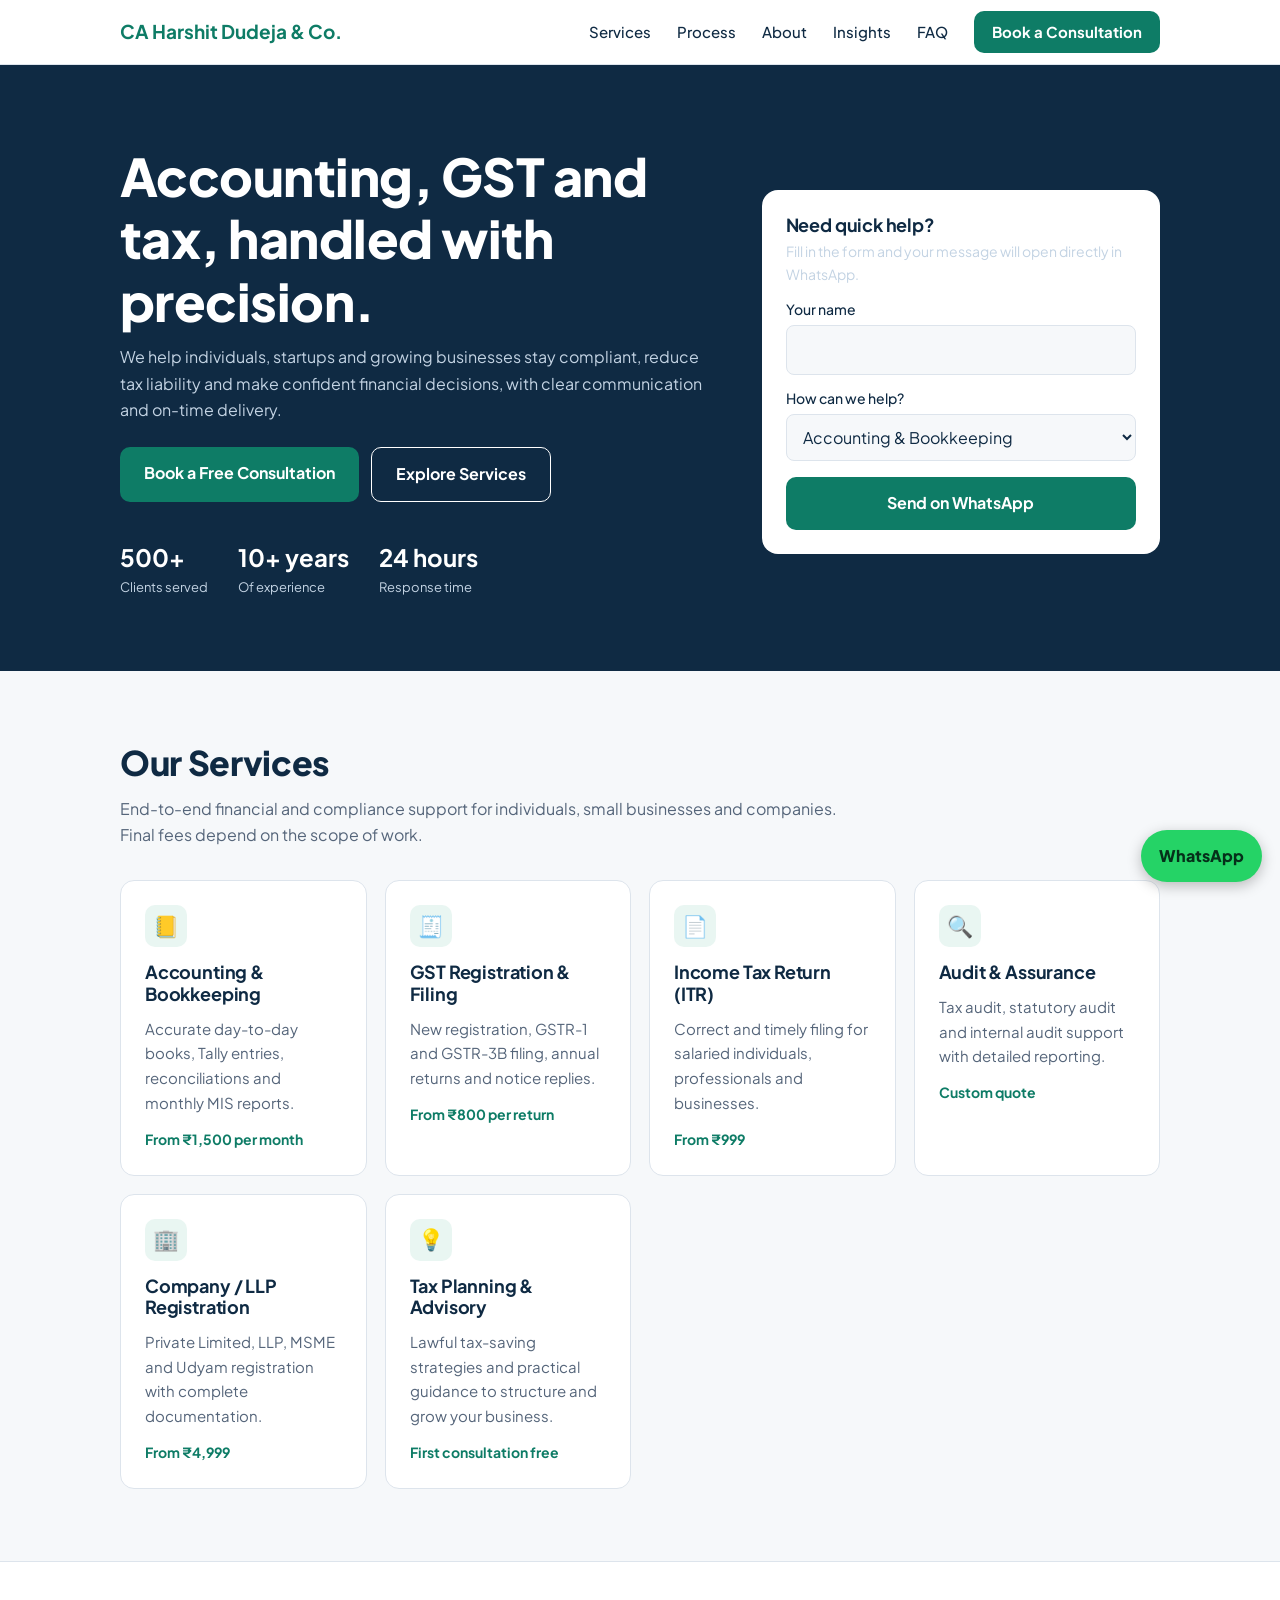
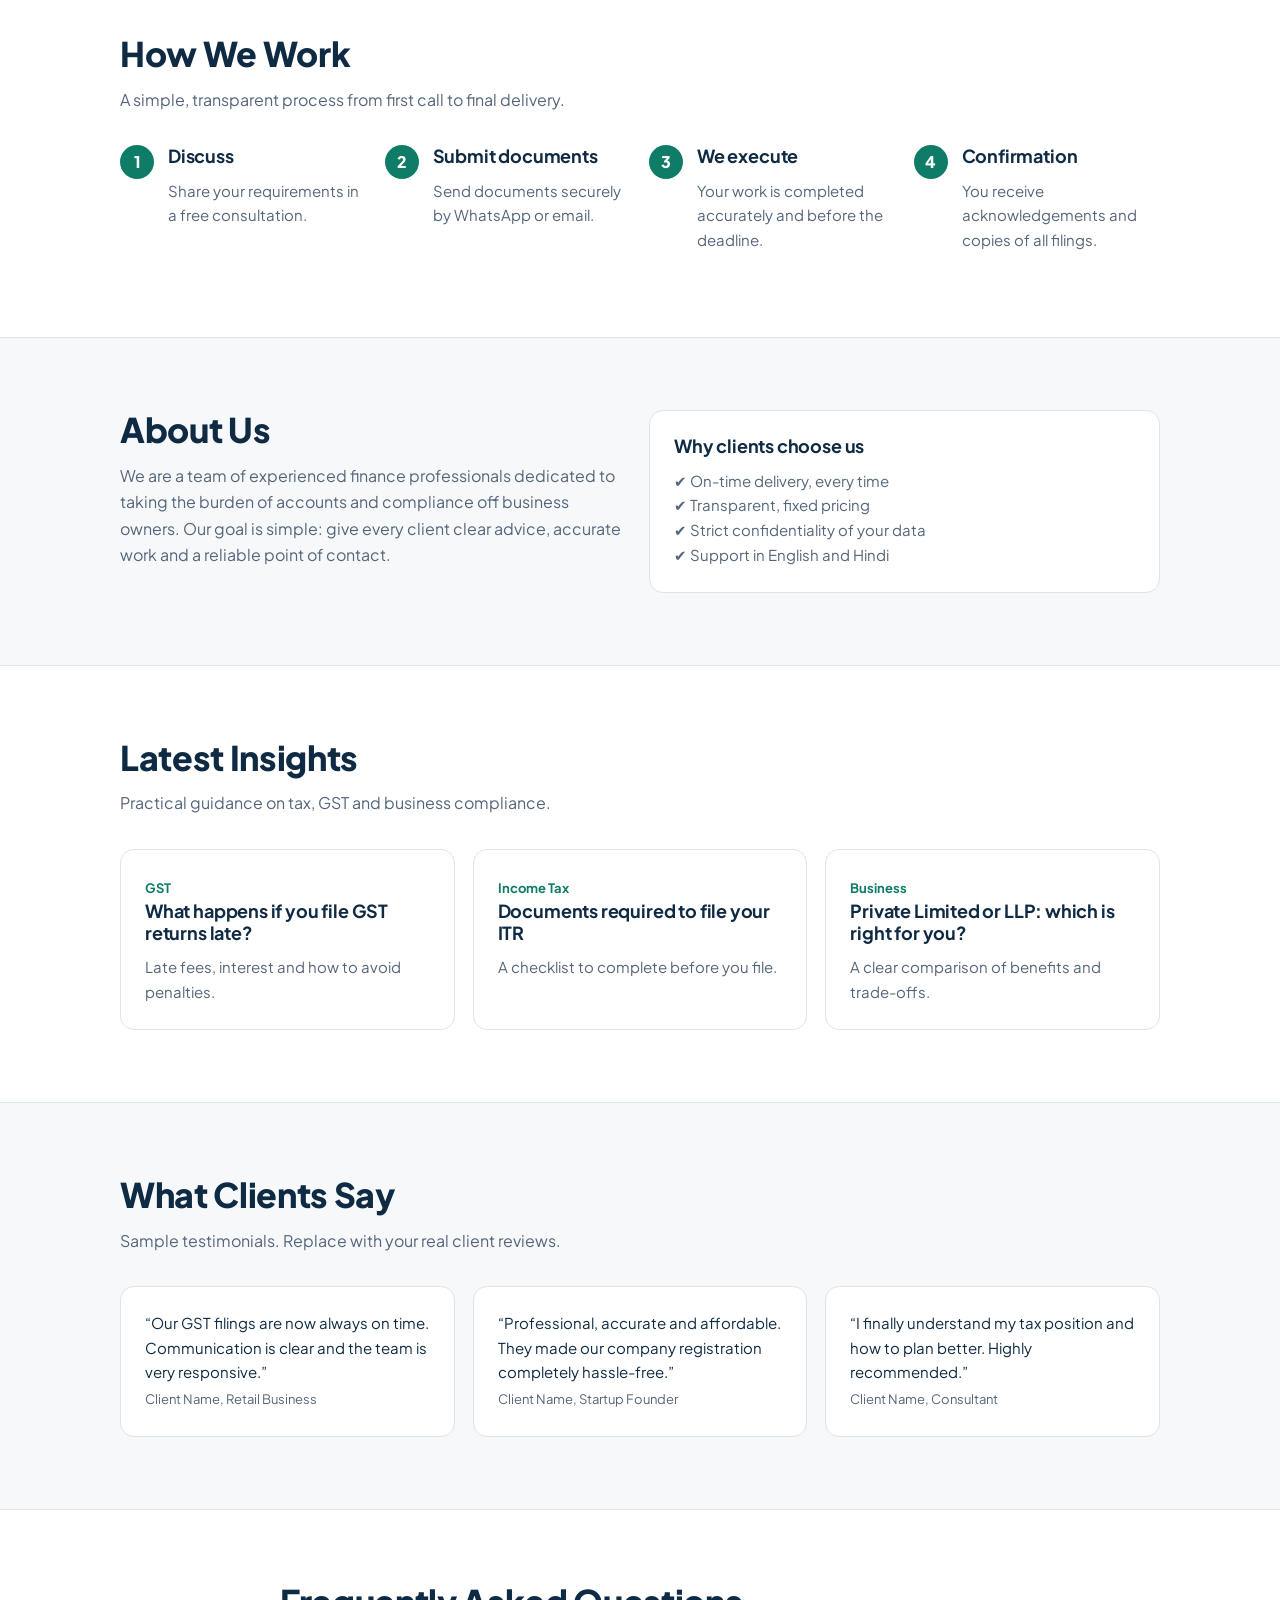
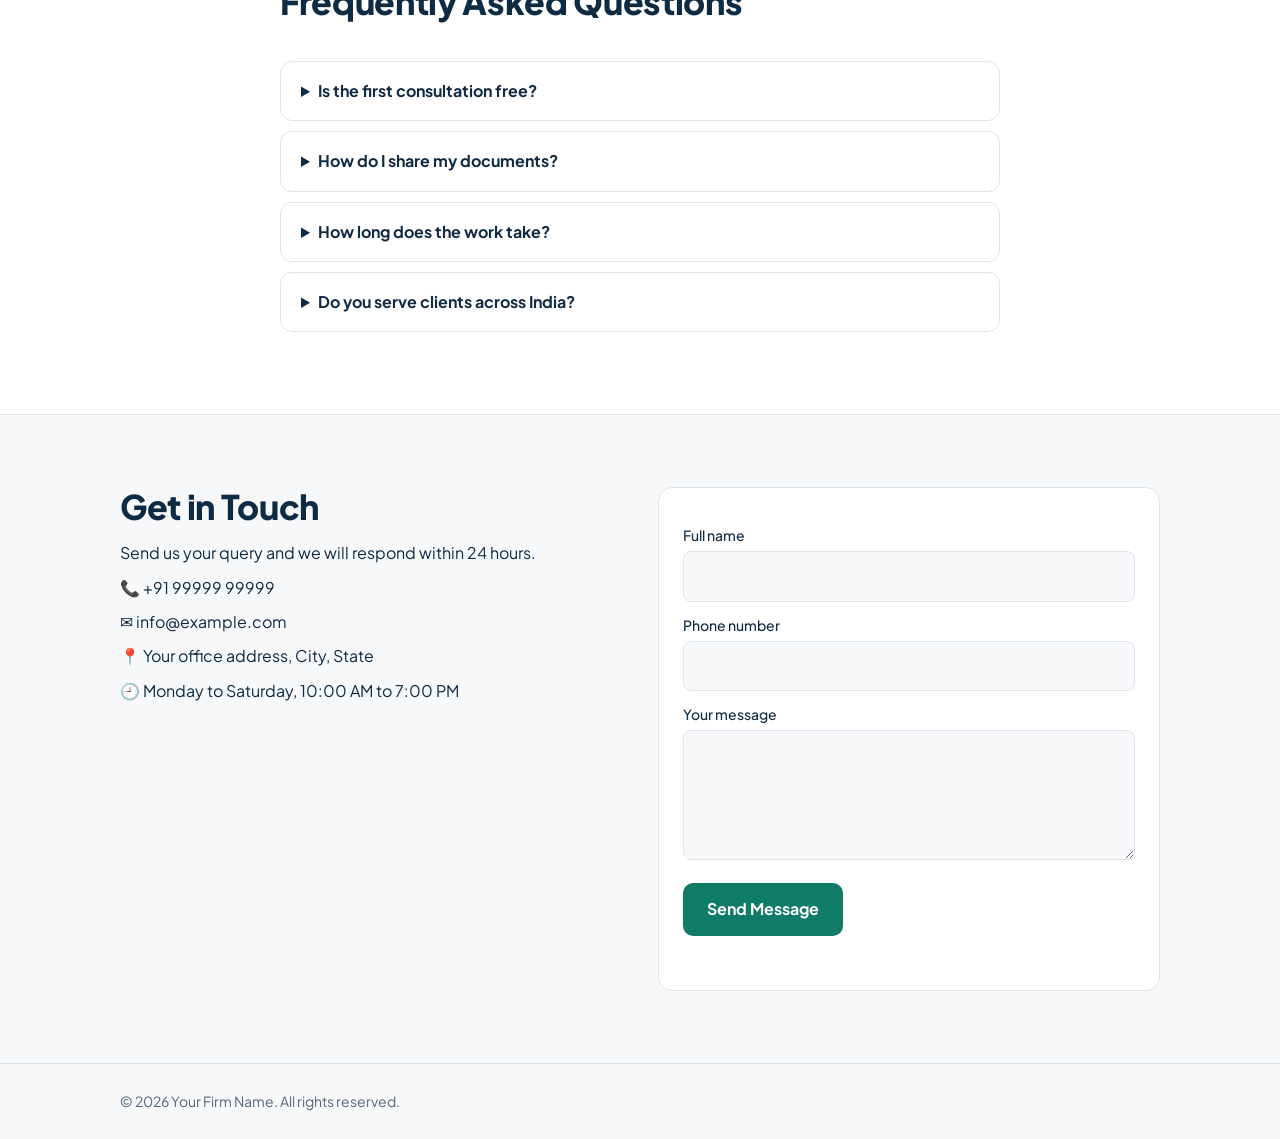
==== index.html @ b4722996 "Add files via upload" ====
<!DOCTYPE html>
<html lang="en">
<head>
<meta charset="utf-8">
<meta name="viewport" content="width=device-width, initial-scale=1, viewport-fit=cover">
<title>CA Harshit Dudeja & Co. – Accounting, GST, Tax &amp; Audit Services</title>
<link href="https://fonts.googleapis.com/css2?family=Plus+Jakarta+Sans:wght@400;500;700;800&display=swap" rel="stylesheet">
<style>
:root{--bg:#f6f8fa;--card:#fff;--ink:#0f2a43;--mute:#55657a;--line:#dde4ec;--acc:#0e7c66;--acc2:#e9f6f2;--onacc:#fff;--hero:#0f2a43;
box-sizing:border-box;padding-top:env(safe-area-inset-top,0px);padding-bottom:env(safe-area-inset-bottom,0px)}
@media (prefers-color-scheme:dark){:root:not([data-theme="light"]){--bg:#0b1622;--card:#122234;--ink:#e8eef5;--mute:#93a4b8;--line:#223850;--acc:#34c3a1;--acc2:#12302c;--onacc:#06231d;--hero:#0a2a3f}}
:root[data-theme="dark"]{--bg:#0b1622;--card:#122234;--ink:#e8eef5;--mute:#93a4b8;--line:#223850;--acc:#34c3a1;--acc2:#12302c;--onacc:#06231d;--hero:#0a2a3f}
*,*::before,*::after{box-sizing:border-box}
html{scroll-behavior:smooth;scroll-padding-top:calc(72px + env(safe-area-inset-top,0px))}
body{margin:0;background:var(--bg);color:var(--ink);font-family:"Plus Jakarta Sans",system-ui,-apple-system,"Segoe UI",Roboto,sans-serif;line-height:1.65;font-size:16px}
a{color:inherit;text-decoration:none}
.wrap{max-width:1080px;margin:0 auto;padding:0 20px}
section{padding:72px 0}
h1,h2,h3{line-height:1.2;margin:0 0 12px;letter-spacing:-.01em}
h1{font-size:clamp(32px,6vw,52px);font-weight:800}
h2{font-size:clamp(25px,4vw,34px);font-weight:800}
h3{font-size:18px;font-weight:700}
p{margin:0 0 12px;color:var(--mute)}
.sub{max-width:62ch;margin-bottom:32px}
.btn{display:inline-block;background:var(--acc);color:var(--onacc);padding:13px 24px;border-radius:10px;border:0;cursor:pointer;font:inherit;font-weight:700}
.btn.ghost{background:transparent;color:inherit;border:1.5px solid currentColor}
:focus-visible{outline:3px solid var(--acc);outline-offset:2px}
header{position:sticky;top:0;z-index:20;background:var(--card);border-bottom:1px solid var(--line);padding-top:env(safe-area-inset-top,0px)}
.nav{display:flex;align-items:center;justify-content:space-between;height:64px}
.logo{font-weight:800;font-size:19px}.logo b{color:var(--acc)}
.links{display:flex;gap:26px;align-items:center;font-weight:500;font-size:15px}
.links a:hover{color:var(--acc)}
.links a.btn:hover{color:var(--onacc)}
.menu{display:none;background:none;border:1px solid var(--line);color:var(--ink);border-radius:8px;padding:8px 12px;font:inherit}
.hero{background:var(--hero);color:#fff;padding:80px 0 72px}
.hero p{color:#c3d3e3}
.hgrid{display:grid;grid-template-columns:1.2fr .8fr;gap:44px;align-items:center}
.acts{display:flex;gap:12px;flex-wrap:wrap;margin-top:24px}
.stats{display:flex;gap:30px;margin-top:36px;flex-wrap:wrap}
.stats div{font-size:13px;color:#c3d3e3}.stats strong{display:block;font-size:24px;color:#fff}
.quick{background:var(--card);color:var(--ink);border-radius:16px;padding:24px}
.quick h3{margin-bottom:4px}.quick p{font-size:14px}
label{display:block;font-size:14px;font-weight:500;margin:12px 0 4px}
input,select,textarea{width:100%;padding:11px 12px;border:1px solid var(--line);border-radius:8px;background:var(--bg);color:var(--ink);font:inherit}
.quick .btn{width:100%;margin-top:16px}
.grid{display:grid;grid-template-columns:repeat(auto-fit,minmax(240px,1fr));gap:18px}
.card{background:var(--card);border:1px solid var(--line);border-radius:14px;padding:24px;display:block}
.card .ic{width:42px;height:42px;border-radius:10px;background:var(--acc2);display:grid;place-items:center;font-size:21px;margin-bottom:14px}
.card p{margin:0;font-size:15px}
.price{margin-top:12px;font-weight:700;color:var(--acc);font-size:14px}
.alt{background:var(--card);border-block:1px solid var(--line)}
.steps{counter-reset:s;display:grid;grid-template-columns:repeat(auto-fit,minmax(200px,1fr));gap:18px;list-style:none;padding:0;margin:0}
.steps li{position:relative;padding-left:48px}
.steps li::before{counter-increment:s;content:counter(s);position:absolute;left:0;top:0;width:34px;height:34px;border-radius:50%;background:var(--acc);color:var(--onacc);display:grid;place-items:center;font-weight:800}
.steps p{font-size:15px}
.tag{font-size:13px;color:var(--acc);font-weight:700}
.quote p{color:var(--ink);font-size:15px}.quote span{font-size:13px;color:var(--mute)}
details{background:var(--card);border:1px solid var(--line);border-radius:12px;padding:16px 20px;margin-bottom:10px}
summary{cursor:pointer;font-weight:700}
details p{margin:10px 0 0}
.cgrid{display:grid;grid-template-columns:1fr 1fr;gap:36px}
.info p{color:var(--ink);margin-bottom:8px}
footer{border-top:1px solid var(--line);padding:26px 0;font-size:14px;color:var(--mute)}
.wa{position:fixed;right:18px;bottom:calc(18px + env(safe-area-inset-bottom,0px));background:#25d366;color:#05301a;font-weight:800;padding:13px 18px;border-radius:999px;box-shadow:0 4px 14px rgba(0,0,0,.25);z-index:30}
#msg{margin-top:10px;font-size:14px;color:var(--acc);min-height:20px}
@media (max-width:820px){
.hgrid,.cgrid{grid-template-columns:1fr}
.menu{display:block}
.links{display:none;position:absolute;left:0;right:0;top:100%;background:var(--card);flex-direction:column;align-items:flex-start;padding:16px 20px;border-bottom:1px solid var(--line);gap:14px}
.links.open{display:flex}
section{padding:52px 0}
}
@media (prefers-reduced-motion:reduce){html{scroll-behavior:auto}}
</style>
</head>
<body>
<header><div class="wrap nav">
<a href="#top" class="logo"><b>CA Harshit Dudeja & Co.</b></a>
<button class="menu" id="menu" aria-expanded="false" aria-label="Open menu">Menu</button>
<nav class="links" id="links">
<a href="#services">Services</a><a href="#process">Process</a><a href="#about">About</a><a href="#insights">Insights</a><a href="#faq">FAQ</a>
<a href="#contact" class="btn" style="padding:9px 18px">Book a Consultation</a>
</nav></div></header>

<main id="top">
<div class="hero"><div class="wrap hgrid">
<div>
<h1>Accounting, GST and tax, handled with precision.</h1>
<p>We help individuals, startups and growing businesses stay compliant, reduce tax liability and make confident financial decisions, with clear communication and on-time delivery.</p>
<div class="acts"><a href="#contact" class="btn">Book a Free Consultation</a><a href="#services" class="btn ghost">Explore Services</a></div>
<div class="stats"><div><strong>500+</strong>Clients served</div><div><strong>10+ years</strong>Of experience</div><div><strong>24 hours</strong>Response time</div></div>
</div>
<form class="quick" id="quick">
<h3>Need quick help?</h3><p>Fill in the form and your message will open directly in WhatsApp.</p>
<label for="qn">Your name</label><input id="qn" required autocomplete="name">
<label for="qs">How can we help?</label>
<select id="qs"><option>Accounting &amp; Bookkeeping</option><option>GST Registration &amp; Filing</option><option>Income Tax Return (ITR)</option><option>Audit &amp; Assurance</option><option>Company / LLP Registration</option><option>Something else</option></select>
<button class="btn" type="submit">Send on WhatsApp</button>
</form>
</div></div>

<section id="services"><div class="wrap">
<h2>Our Services</h2><p class="sub">End-to-end financial and compliance support for individuals, small businesses and companies. Final fees depend on the scope of work.</p>
<div class="grid">
<div class="card"><div class="ic">📒</div><h3>Accounting &amp; Bookkeeping</h3><p>Accurate day-to-day books, Tally entries, reconciliations and monthly MIS reports.</p><div class="price">From ₹1,500 per month</div></div>
<div class="card"><div class="ic">🧾</div><h3>GST Registration &amp; Filing</h3><p>New registration, GSTR-1 and GSTR-3B filing, annual returns and notice replies.</p><div class="price">From ₹800 per return</div></div>
<div class="card"><div class="ic">📄</div><h3>Income Tax Return (ITR)</h3><p>Correct and timely filing for salaried individuals, professionals and businesses.</p><div class="price">From ₹999</div></div>
<div class="card"><div class="ic">🔍</div><h3>Audit &amp; Assurance</h3><p>Tax audit, statutory audit and internal audit support with detailed reporting.</p><div class="price">Custom quote</div></div>
<div class="card"><div class="ic">🏢</div><h3>Company / LLP Registration</h3><p>Private Limited, LLP, MSME and Udyam registration with complete documentation.</p><div class="price">From ₹4,999</div></div>
<div class="card"><div class="ic">💡</div><h3>Tax Planning &amp; Advisory</h3><p>Lawful tax-saving strategies and practical guidance to structure and grow your business.</p><div class="price">First consultation free</div></div>
</div></div></section>

<section id="process" class="alt"><div class="wrap">
<h2>How We Work</h2><p class="sub">A simple, transparent process from first call to final delivery.</p>
<ol class="steps">
<li><h3>Discuss</h3><p>Share your requirements in a free consultation.</p></li>
<li><h3>Submit documents</h3><p>Send documents securely by WhatsApp or email.</p></li>
<li><h3>We execute</h3><p>Your work is completed accurately and before the deadline.</p></li>
<li><h3>Confirmation</h3><p>You receive acknowledgements and copies of all filings.</p></li>
</ol></div></section>

<section id="about"><div class="wrap grid" style="align-items:start">
<div><h2>About Us</h2><p>We are a team of experienced finance professionals dedicated to taking the burden of accounts and compliance off business owners. Our goal is simple: give every client clear advice, accurate work and a reliable point of contact.</p></div>
<div class="card"><h3>Why clients choose us</h3><p>✔ On-time delivery, every time<br>✔ Transparent, fixed pricing<br>✔ Strict confidentiality of your data<br>✔ Support in English and Hindi</p></div>
</div></section>

<section id="insights" class="alt"><div class="wrap">
<h2>Latest Insights</h2><p class="sub">Practical guidance on tax, GST and business compliance.</p>
<div class="grid">
<a class="card" href="#contact"><span class="tag">GST</span><h3>What happens if you file GST returns late?</h3><p>Late fees, interest and how to avoid penalties.</p></a>
<a class="card" href="#contact"><span class="tag">Income Tax</span><h3>Documents required to file your ITR</h3><p>A checklist to complete before you file.</p></a>
<a class="card" href="#contact"><span class="tag">Business</span><h3>Private Limited or LLP: which is right for you?</h3><p>A clear comparison of benefits and trade-offs.</p></a>
</div></div></section>

<section id="testimonials"><div class="wrap">
<h2>What Clients Say</h2><p class="sub">Sample testimonials. Replace with your real client reviews.</p>
<div class="grid">
<div class="card quote"><p>“Our GST filings are now always on time. Communication is clear and the team is very responsive.”</p><span>Client Name, Retail Business</span></div>
<div class="card quote"><p>“Professional, accurate and affordable. They made our company registration completely hassle-free.”</p><span>Client Name, Startup Founder</span></div>
<div class="card quote"><p>“I finally understand my tax position and how to plan better. Highly recommended.”</p><span>Client Name, Consultant</span></div>
</div></div></section>

<section id="faq" class="alt"><div class="wrap" style="max-width:760px">
<h2>Frequently Asked Questions</h2><br>
<details><summary>Is the first consultation free?</summary><p>Yes. Your first discussion with us is free and carries no obligation.</p></details>
<details><summary>How do I share my documents?</summary><p>You can send them securely via WhatsApp or email, or visit our office.</p></details>
<details><summary>How long does the work take?</summary><p>Most filings are completed within 1 to 3 working days. Registrations may take longer depending on government processing.</p></details>
<details><summary>Do you serve clients across India?</summary><p>Yes. Our online process lets us support clients in any city.</p></details>
</div></section>

<section id="contact"><div class="wrap cgrid">
<div class="info"><h2>Get in Touch</h2><p class="sub">Send us your query and we will respond within 24 hours.</p>
<p>📞 <a href="tel:+919999999999">+91 99999 99999</a></p>
<p>✉️ <a href="mailto:info@example.com">info@example.com</a></p>
<p>📍 Your office address, City, State</p>
<p>🕘 Monday to Saturday, 10:00 AM to 7:00 PM</p></div>
<form class="card" id="cf">
<label for="n">Full name</label><input id="n" required autocomplete="name">
<label for="p">Phone number</label><input id="p" type="tel" required autocomplete="tel">
<label for="m">Your message</label><textarea id="m" rows="4" required></textarea>
<button class="btn" type="submit" style="margin-top:16px">Send Message</button>
<div id="msg" role="status"></div>
</form></div></section>
</main>

<footer><div class="wrap">© 2026 Your Firm Name. All rights reserved.</div></footer>
<a class="wa" id="wa" href="#" target="_blank" rel="noopener">WhatsApp</a>

<script>
// Set your WhatsApp number here (with country code, no + or spaces)
var PHONE="919999999999";
function wa(t){return "https://wa.me/"+PHONE+"?text="+encodeURIComponent(t)}
document.getElementById("wa").href=wa("Hello, I would like to know more about your services.");
document.getElementById("quick").addEventListener("submit",function(e){e.preventDefault();
window.open(wa("Hello, my name is "+qn.value+". I need help with: "+qs.value+"."),"_blank")});
document.getElementById("cf").addEventListener("submit",function(e){e.preventDefault();
window.open(wa("Name: "+n.value+"\nPhone: "+p.value+"\nMessage: "+m.value),"_blank");
document.getElementById("msg").textContent="Thank you! WhatsApp has opened. Please send the message there."});
var mb=document.getElementById("menu"),lk=document.getElementById("links");
mb.addEventListener("click",function(){var o=lk.classList.toggle("open");mb.setAttribute("aria-expanded",o)});
lk.addEventListener("click",function(){lk.classList.remove("open")});
</script>
</body>
</html>
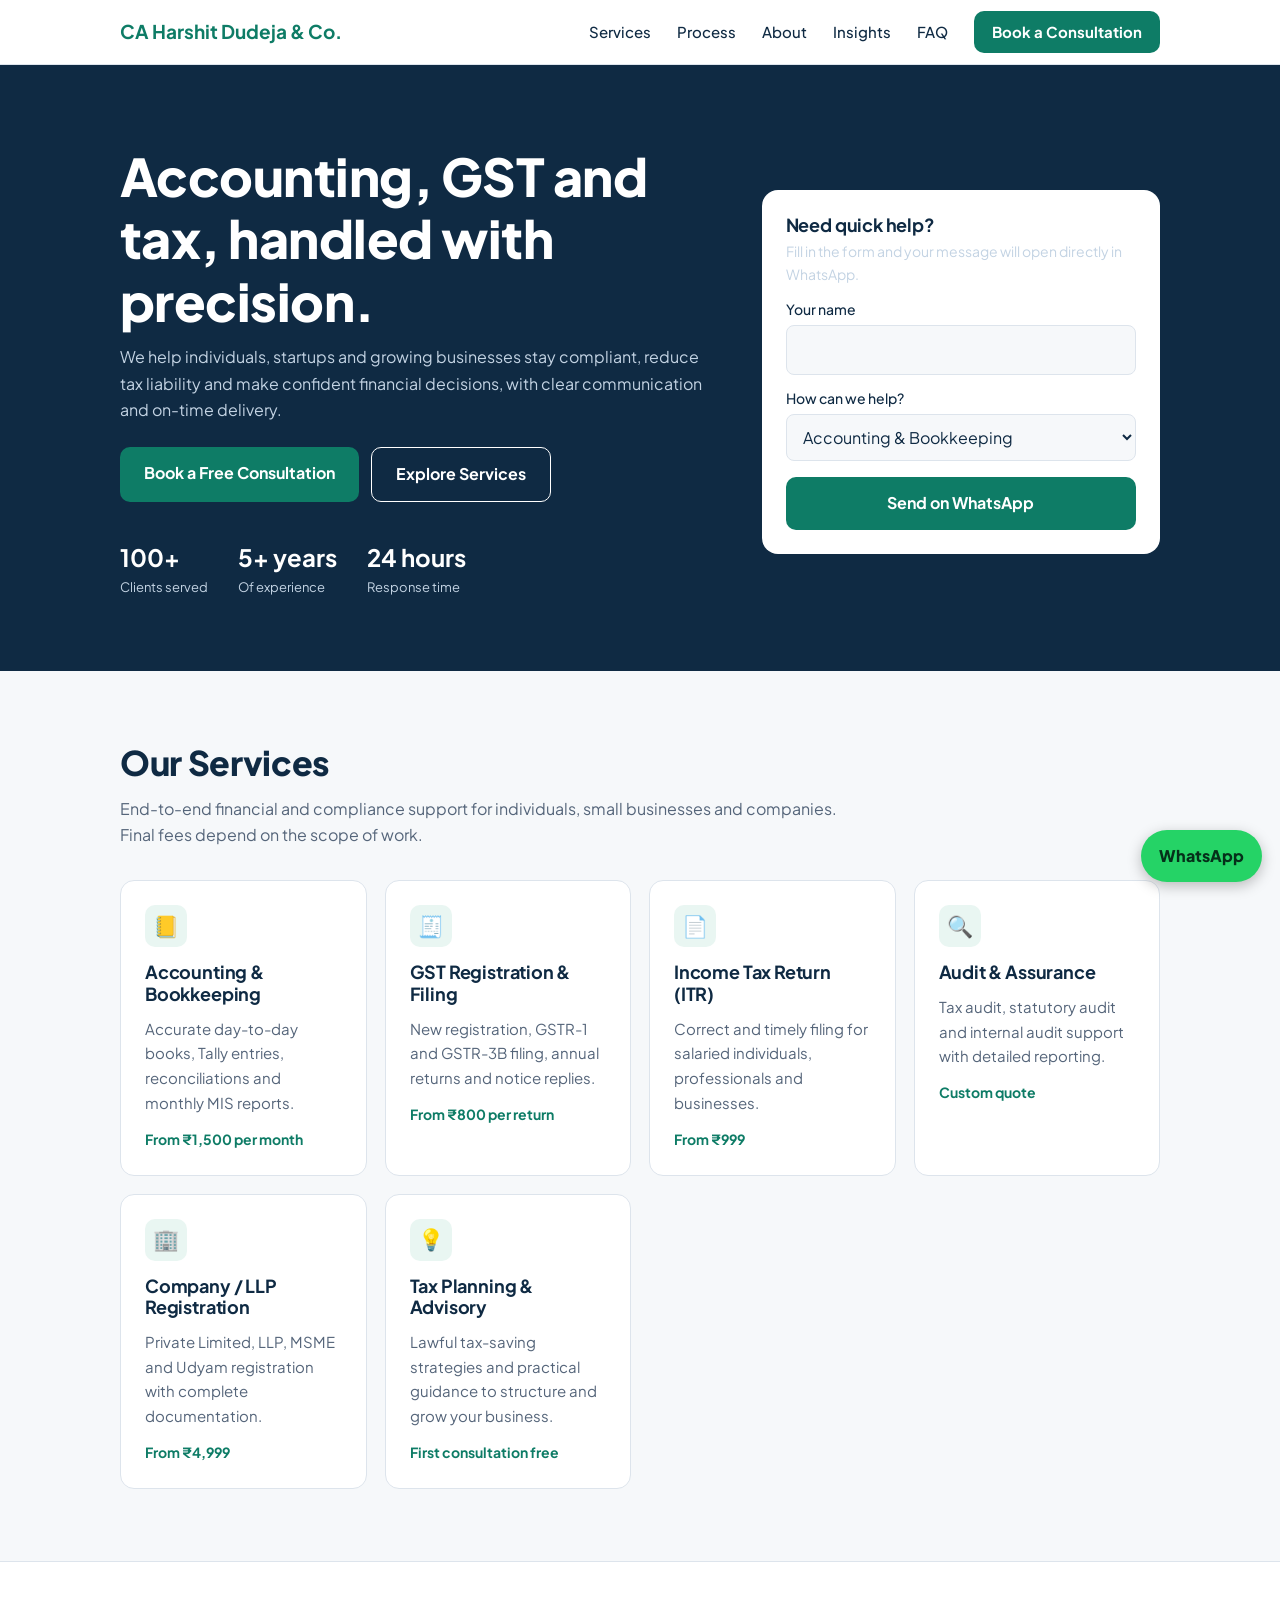
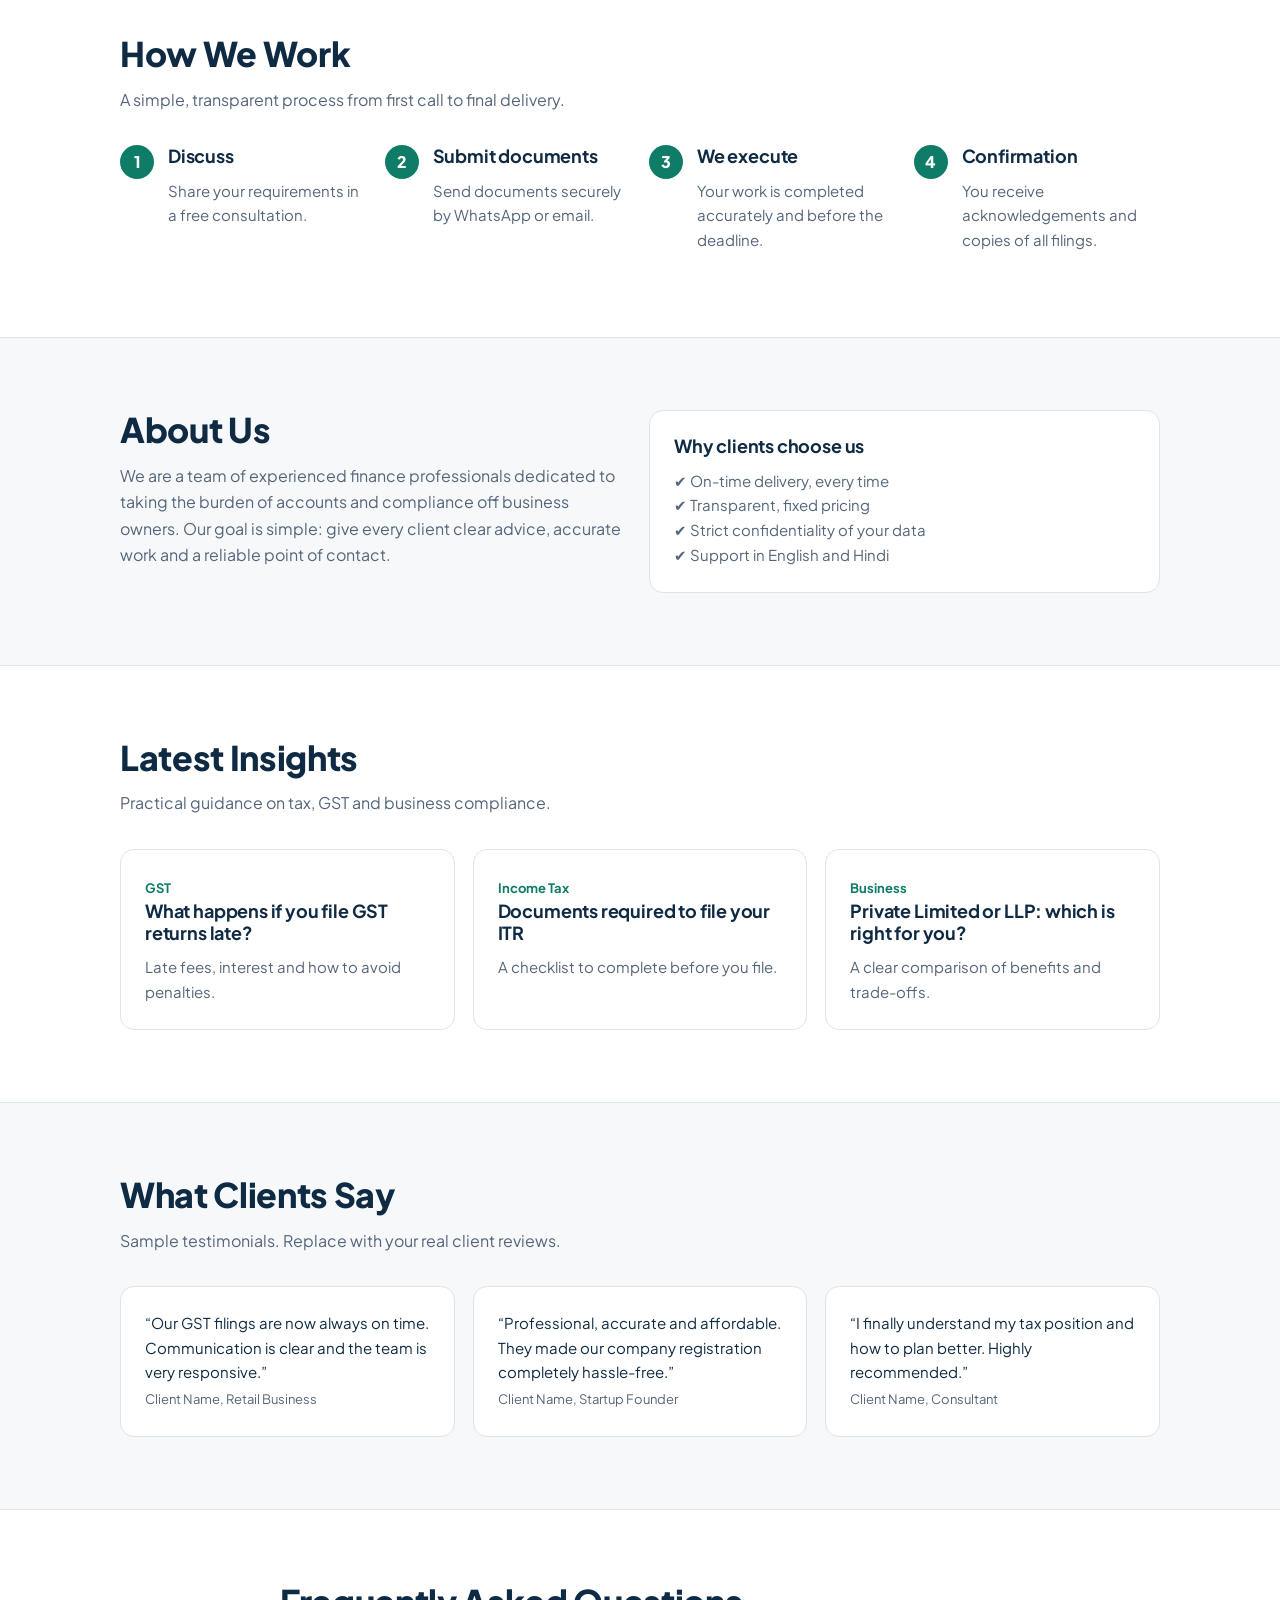
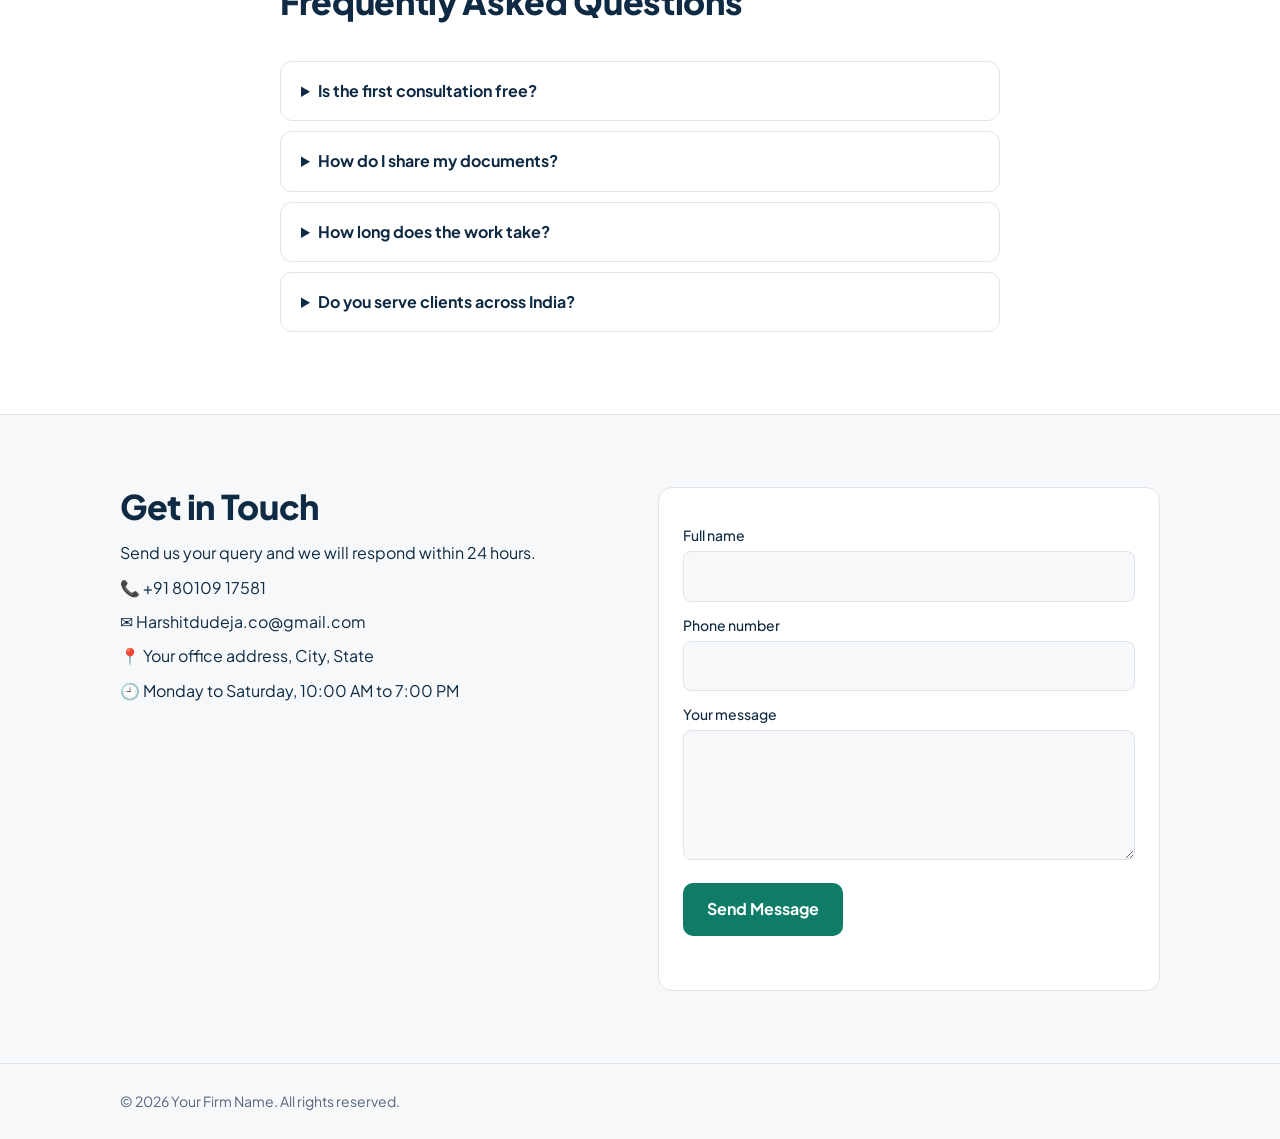
==== commit ce2838a4: "Update index.html" ====
--- a/index.html
+++ b/index.html
@@ -88,7 +88,7 @@
 <h1>Accounting, GST and tax, handled with precision.</h1>
 <p>We help individuals, startups and growing businesses stay compliant, reduce tax liability and make confident financial decisions, with clear communication and on-time delivery.</p>
 <div class="acts"><a href="#contact" class="btn">Book a Free Consultation</a><a href="#services" class="btn ghost">Explore Services</a></div>
-<div class="stats"><div><strong>500+</strong>Clients served</div><div><strong>10+ years</strong>Of experience</div><div><strong>24 hours</strong>Response time</div></div>
+<div class="stats"><div><strong>100+</strong>Clients served</div><div><strong>5+ years</strong>Of experience</div><div><strong>24 hours</strong>Response time</div></div>
 </div>
 <form class="quick" id="quick">
 <h3>Need quick help?</h3><p>Fill in the form and your message will open directly in WhatsApp.</p>
@@ -150,8 +150,8 @@
 
 <section id="contact"><div class="wrap cgrid">
 <div class="info"><h2>Get in Touch</h2><p class="sub">Send us your query and we will respond within 24 hours.</p>
-<p>📞 <a href="tel:+919999999999">+91 99999 99999</a></p>
-<p>✉️ <a href="mailto:info@example.com">info@example.com</a></p>
+<p>📞 <a href="tel:+919999999999">+91 80109 17581</a></p>
+<p>✉️ <a href="mailto:info@example.com">Harshitdudeja.co@gmail.com</a></p>
 <p>📍 Your office address, City, State</p>
 <p>🕘 Monday to Saturday, 10:00 AM to 7:00 PM</p></div>
 <form class="card" id="cf">
@@ -168,7 +168,7 @@
 
 <script>
 // Set your WhatsApp number here (with country code, no + or spaces)
-var PHONE="919999999999";
+var PHONE="918010917581";
 function wa(t){return "https://wa.me/"+PHONE+"?text="+encodeURIComponent(t)}
 document.getElementById("wa").href=wa("Hello, I would like to know more about your services.");
 document.getElementById("quick").addEventListener("submit",function(e){e.preventDefault();
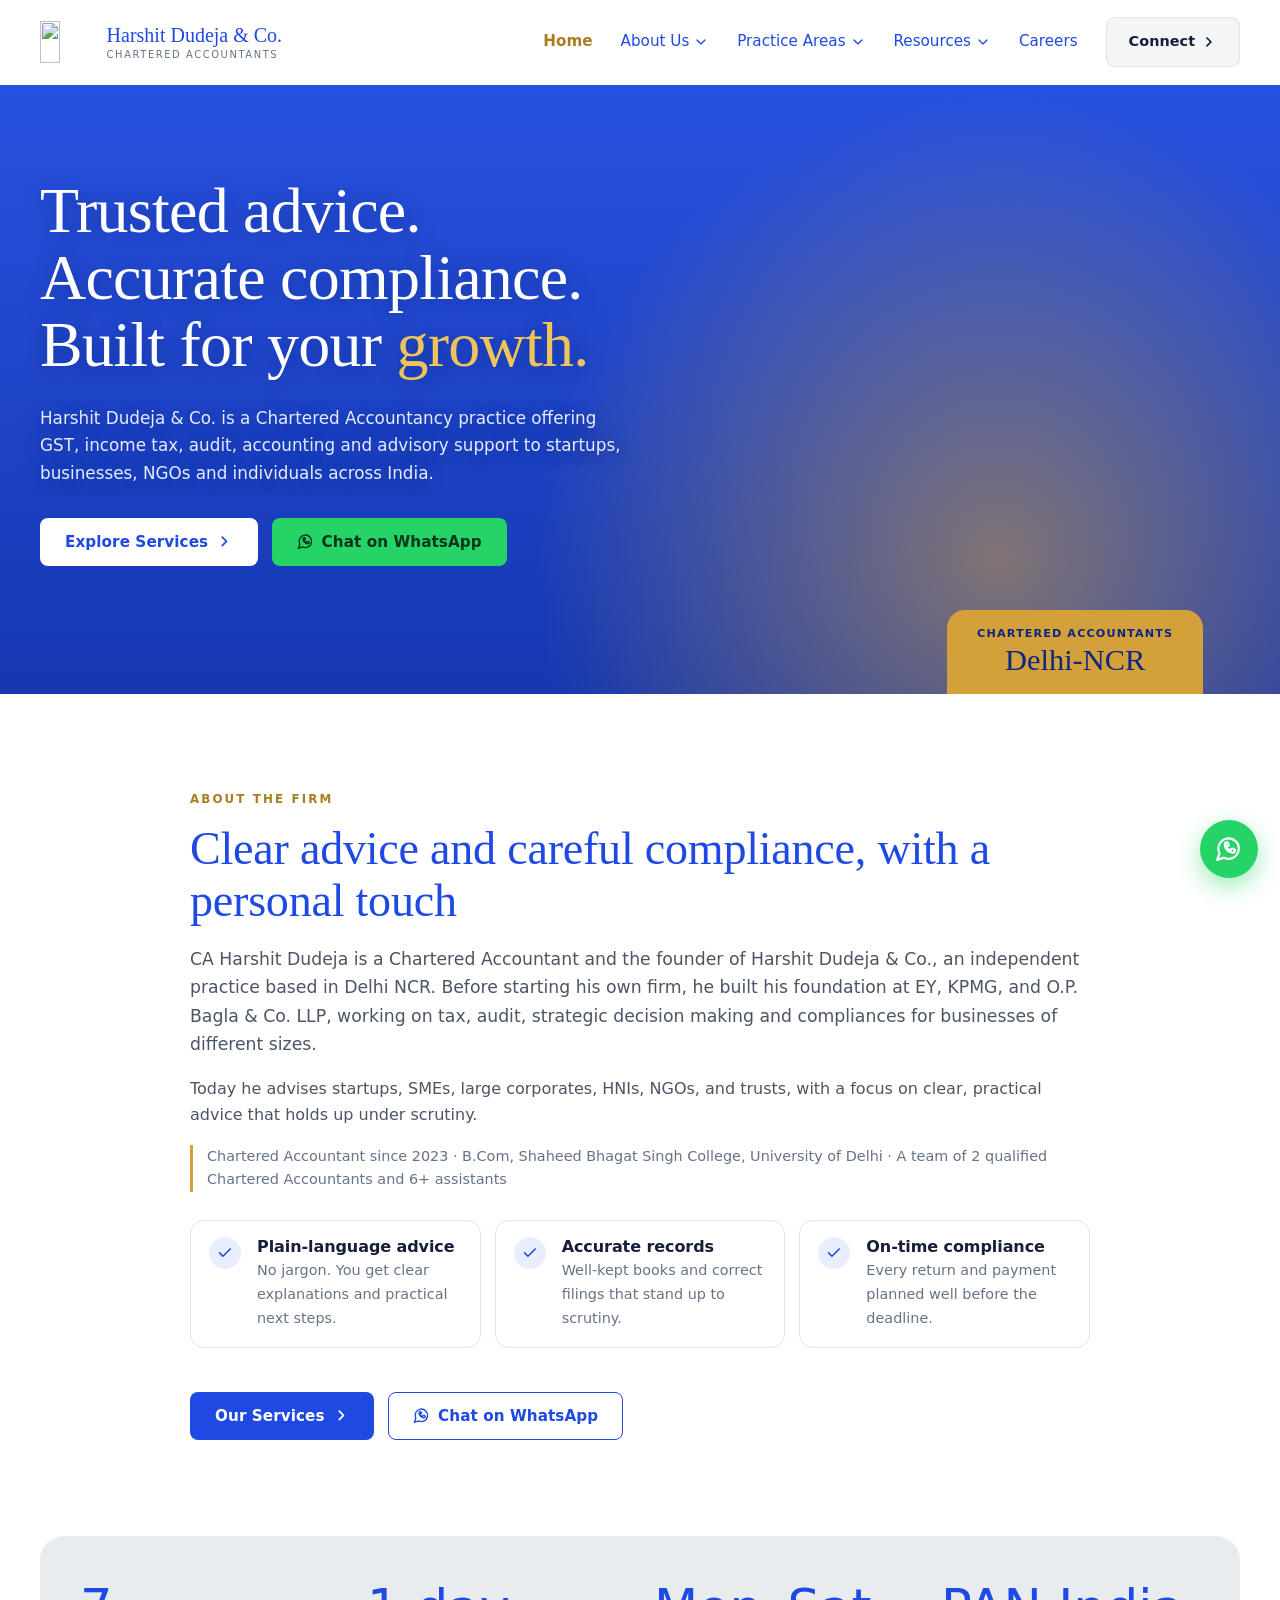
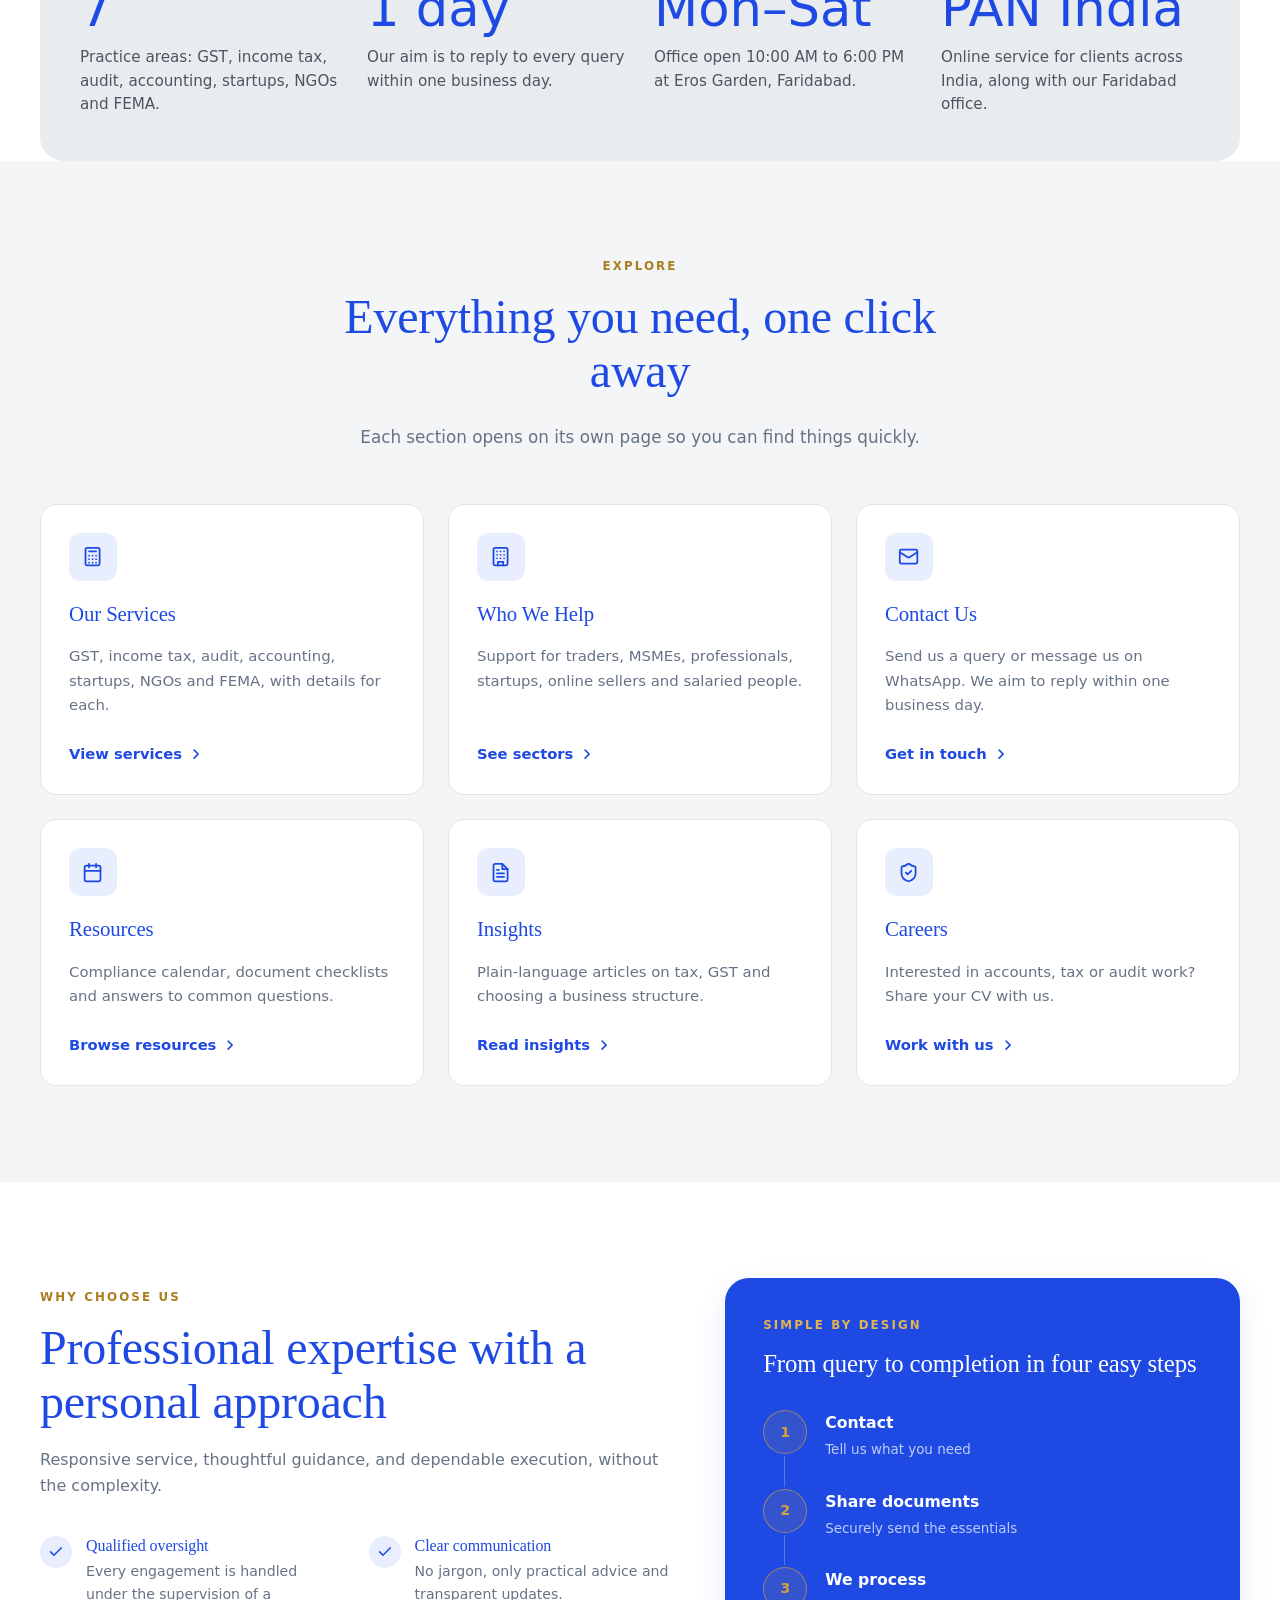
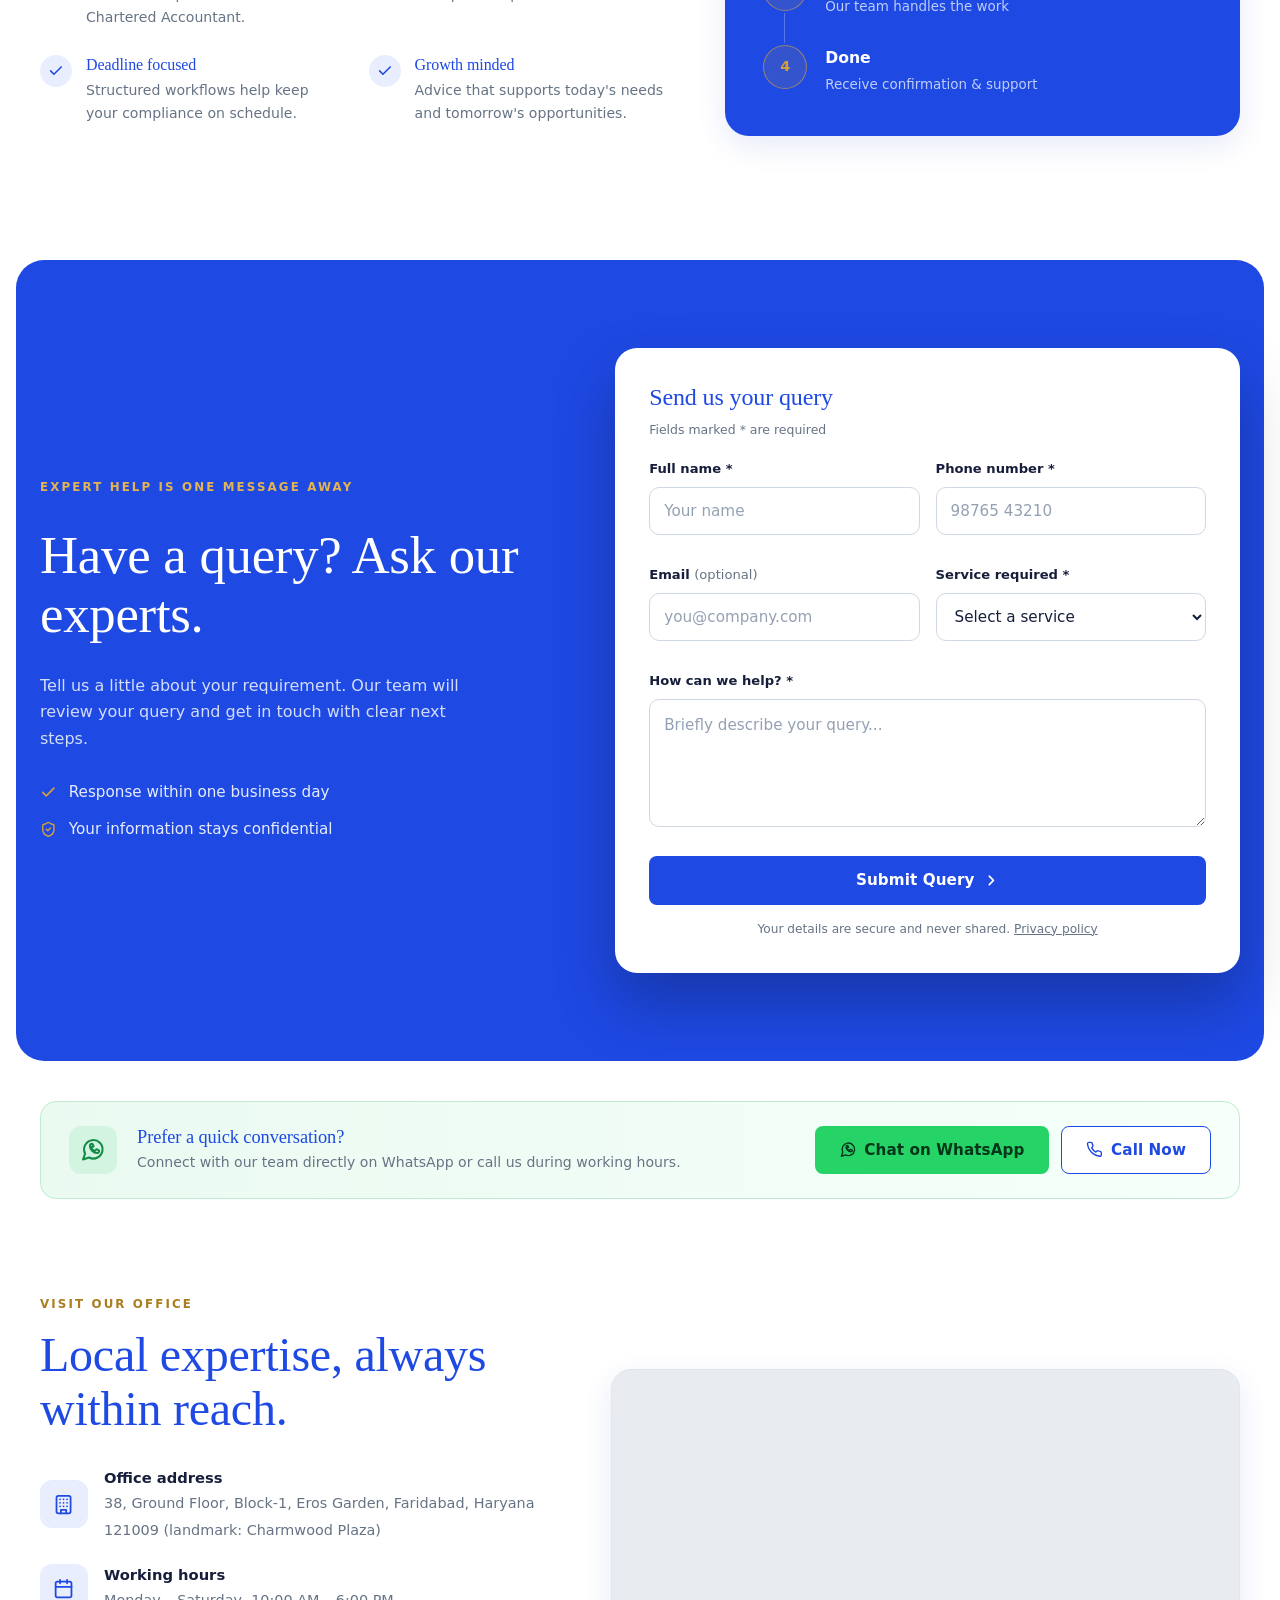
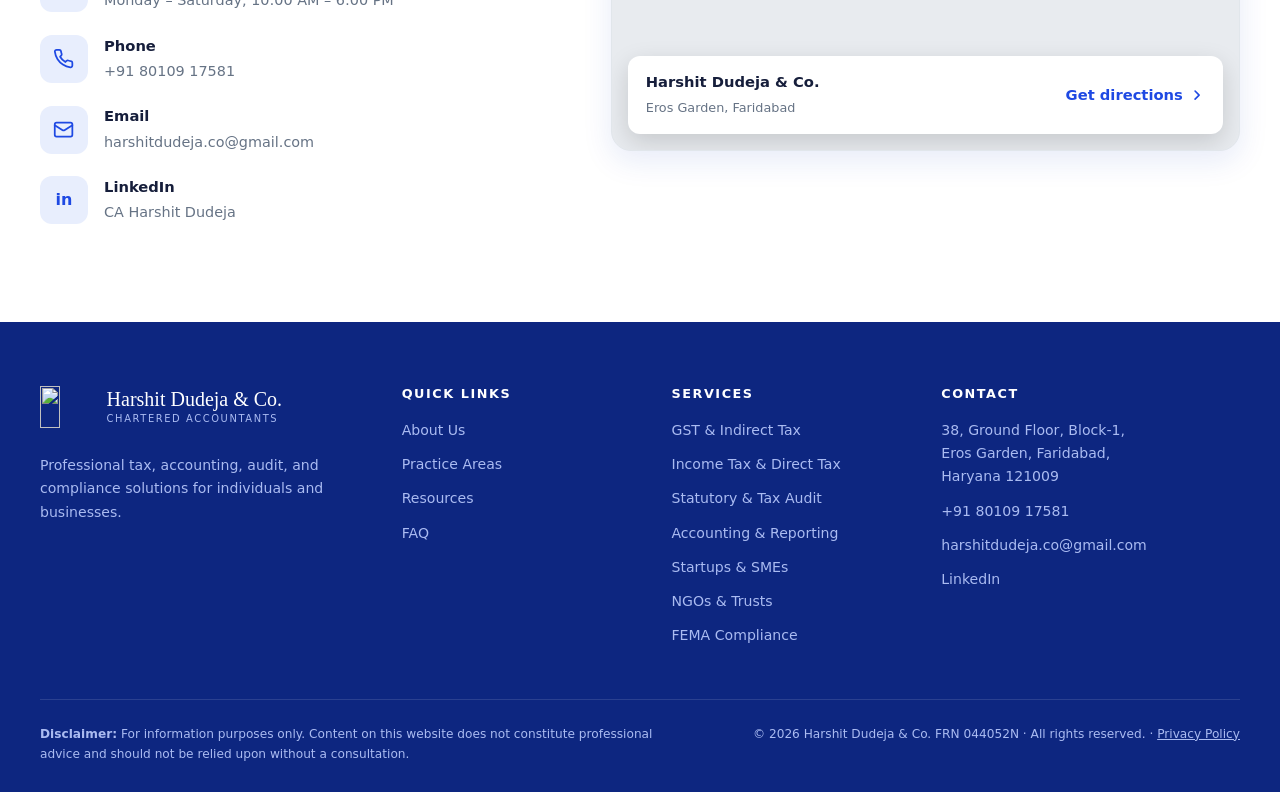
==== commit b118ff1e: "Add files via upload" ====
--- a/index.html
+++ b/index.html
@@ -1,184 +1,415 @@
 <!DOCTYPE html>
 <html lang="en">
 <head>
-<meta charset="utf-8">
-<meta name="viewport" content="width=device-width, initial-scale=1, viewport-fit=cover">
-<title>CA Harshit Dudeja & Co. – Accounting, GST, Tax &amp; Audit Services</title>
-<link href="https://fonts.googleapis.com/css2?family=Plus+Jakarta+Sans:wght@400;500;700;800&display=swap" rel="stylesheet">
-<style>
-:root{--bg:#f6f8fa;--card:#fff;--ink:#0f2a43;--mute:#55657a;--line:#dde4ec;--acc:#0e7c66;--acc2:#e9f6f2;--onacc:#fff;--hero:#0f2a43;
-box-sizing:border-box;padding-top:env(safe-area-inset-top,0px);padding-bottom:env(safe-area-inset-bottom,0px)}
-@media (prefers-color-scheme:dark){:root:not([data-theme="light"]){--bg:#0b1622;--card:#122234;--ink:#e8eef5;--mute:#93a4b8;--line:#223850;--acc:#34c3a1;--acc2:#12302c;--onacc:#06231d;--hero:#0a2a3f}}
-:root[data-theme="dark"]{--bg:#0b1622;--card:#122234;--ink:#e8eef5;--mute:#93a4b8;--line:#223850;--acc:#34c3a1;--acc2:#12302c;--onacc:#06231d;--hero:#0a2a3f}
-*,*::before,*::after{box-sizing:border-box}
-html{scroll-behavior:smooth;scroll-padding-top:calc(72px + env(safe-area-inset-top,0px))}
-body{margin:0;background:var(--bg);color:var(--ink);font-family:"Plus Jakarta Sans",system-ui,-apple-system,"Segoe UI",Roboto,sans-serif;line-height:1.65;font-size:16px}
-a{color:inherit;text-decoration:none}
-.wrap{max-width:1080px;margin:0 auto;padding:0 20px}
-section{padding:72px 0}
-h1,h2,h3{line-height:1.2;margin:0 0 12px;letter-spacing:-.01em}
-h1{font-size:clamp(32px,6vw,52px);font-weight:800}
-h2{font-size:clamp(25px,4vw,34px);font-weight:800}
-h3{font-size:18px;font-weight:700}
-p{margin:0 0 12px;color:var(--mute)}
-.sub{max-width:62ch;margin-bottom:32px}
-.btn{display:inline-block;background:var(--acc);color:var(--onacc);padding:13px 24px;border-radius:10px;border:0;cursor:pointer;font:inherit;font-weight:700}
-.btn.ghost{background:transparent;color:inherit;border:1.5px solid currentColor}
-:focus-visible{outline:3px solid var(--acc);outline-offset:2px}
-header{position:sticky;top:0;z-index:20;background:var(--card);border-bottom:1px solid var(--line);padding-top:env(safe-area-inset-top,0px)}
-.nav{display:flex;align-items:center;justify-content:space-between;height:64px}
-.logo{font-weight:800;font-size:19px}.logo b{color:var(--acc)}
-.links{display:flex;gap:26px;align-items:center;font-weight:500;font-size:15px}
-.links a:hover{color:var(--acc)}
-.links a.btn:hover{color:var(--onacc)}
-.menu{display:none;background:none;border:1px solid var(--line);color:var(--ink);border-radius:8px;padding:8px 12px;font:inherit}
-.hero{background:var(--hero);color:#fff;padding:80px 0 72px}
-.hero p{color:#c3d3e3}
-.hgrid{display:grid;grid-template-columns:1.2fr .8fr;gap:44px;align-items:center}
-.acts{display:flex;gap:12px;flex-wrap:wrap;margin-top:24px}
-.stats{display:flex;gap:30px;margin-top:36px;flex-wrap:wrap}
-.stats div{font-size:13px;color:#c3d3e3}.stats strong{display:block;font-size:24px;color:#fff}
-.quick{background:var(--card);color:var(--ink);border-radius:16px;padding:24px}
-.quick h3{margin-bottom:4px}.quick p{font-size:14px}
-label{display:block;font-size:14px;font-weight:500;margin:12px 0 4px}
-input,select,textarea{width:100%;padding:11px 12px;border:1px solid var(--line);border-radius:8px;background:var(--bg);color:var(--ink);font:inherit}
-.quick .btn{width:100%;margin-top:16px}
-.grid{display:grid;grid-template-columns:repeat(auto-fit,minmax(240px,1fr));gap:18px}
-.card{background:var(--card);border:1px solid var(--line);border-radius:14px;padding:24px;display:block}
-.card .ic{width:42px;height:42px;border-radius:10px;background:var(--acc2);display:grid;place-items:center;font-size:21px;margin-bottom:14px}
-.card p{margin:0;font-size:15px}
-.price{margin-top:12px;font-weight:700;color:var(--acc);font-size:14px}
-.alt{background:var(--card);border-block:1px solid var(--line)}
-.steps{counter-reset:s;display:grid;grid-template-columns:repeat(auto-fit,minmax(200px,1fr));gap:18px;list-style:none;padding:0;margin:0}
-.steps li{position:relative;padding-left:48px}
-.steps li::before{counter-increment:s;content:counter(s);position:absolute;left:0;top:0;width:34px;height:34px;border-radius:50%;background:var(--acc);color:var(--onacc);display:grid;place-items:center;font-weight:800}
-.steps p{font-size:15px}
-.tag{font-size:13px;color:var(--acc);font-weight:700}
-.quote p{color:var(--ink);font-size:15px}.quote span{font-size:13px;color:var(--mute)}
-details{background:var(--card);border:1px solid var(--line);border-radius:12px;padding:16px 20px;margin-bottom:10px}
-summary{cursor:pointer;font-weight:700}
-details p{margin:10px 0 0}
-.cgrid{display:grid;grid-template-columns:1fr 1fr;gap:36px}
-.info p{color:var(--ink);margin-bottom:8px}
-footer{border-top:1px solid var(--line);padding:26px 0;font-size:14px;color:var(--mute)}
-.wa{position:fixed;right:18px;bottom:calc(18px + env(safe-area-inset-bottom,0px));background:#25d366;color:#05301a;font-weight:800;padding:13px 18px;border-radius:999px;box-shadow:0 4px 14px rgba(0,0,0,.25);z-index:30}
-#msg{margin-top:10px;font-size:14px;color:var(--acc);min-height:20px}
-@media (max-width:820px){
-.hgrid,.cgrid{grid-template-columns:1fr}
-.menu{display:block}
-.links{display:none;position:absolute;left:0;right:0;top:100%;background:var(--card);flex-direction:column;align-items:flex-start;padding:16px 20px;border-bottom:1px solid var(--line);gap:14px}
-.links.open{display:flex}
-section{padding:52px 0}
-}
-@media (prefers-reduced-motion:reduce){html{scroll-behavior:auto}}
-</style>
+  <meta charset="UTF-8">
+  <meta http-equiv="Content-Security-Policy" content="default-src 'self'; script-src 'self'; style-src 'self' 'unsafe-inline' https://fonts.googleapis.com; font-src https://fonts.gstatic.com; img-src 'self' data:; frame-src https://www.google.com; connect-src 'self' https://*.workers.dev; form-action 'self'; base-uri 'self'; object-src 'none'">
+  <meta name="referrer" content="strict-origin-when-cross-origin">
+  <meta name="viewport" content="width=device-width, initial-scale=1">
+  <title>Harshit Dudeja &amp; Co. | Chartered Accountants in Faridabad</title>
+  <meta name="description" content="Harshit Dudeja &amp; Co. offers accounting, GST, income tax filing, audit, company registration and tax planning services from Faridabad.">
+  <meta name="theme-color" content="#1E49E3">
+  <link rel="icon" href="images/favicon.png" type="image/png">
+  <link rel="apple-touch-icon" href="images/favicon.png">
+  <link rel="preconnect" href="https://fonts.googleapis.com">
+  <link rel="preconnect" href="https://fonts.gstatic.com" crossorigin>
+  <link href="https://fonts.googleapis.com/css2?family=DM+Sans:wght@400;500;600;700&family=DM+Serif+Display&display=swap" rel="stylesheet">
+  <link rel="stylesheet" href="style.css?v=17">
+  <script type="application/ld+json">
+  {
+    "@context": "https://schema.org",
+    "@type": "AccountingService",
+    "name": "Harshit Dudeja & Co.",
+    "telephone": "+918010917581",
+    "email": "harshitdudeja.co@gmail.com",
+    "address": {
+      "@type": "PostalAddress",
+      "streetAddress": "38, Ground Floor, Block-1, Eros Garden",
+      "addressLocality": "Faridabad",
+      "addressRegion": "Haryana",
+      "postalCode": "121009",
+      "addressCountry": "IN"
+    },
+    "openingHours": "Mo-Sa 10:00-18:00",
+    "sameAs": ["https://www.linkedin.com/in/ca-harshit-dudeja"]
+  }
+  </script>
 </head>
 <body>
-<header><div class="wrap nav">
-<a href="#top" class="logo"><b>CA Harshit Dudeja & Co.</b></a>
-<button class="menu" id="menu" aria-expanded="false" aria-label="Open menu">Menu</button>
-<nav class="links" id="links">
-<a href="#services">Services</a><a href="#process">Process</a><a href="#about">About</a><a href="#insights">Insights</a><a href="#faq">FAQ</a>
-<a href="#contact" class="btn" style="padding:9px 18px">Book a Consultation</a>
-</nav></div></header>
-
-<main id="top">
-<div class="hero"><div class="wrap hgrid">
-<div>
-<h1>Accounting, GST and tax, handled with precision.</h1>
-<p>We help individuals, startups and growing businesses stay compliant, reduce tax liability and make confident financial decisions, with clear communication and on-time delivery.</p>
-<div class="acts"><a href="#contact" class="btn">Book a Free Consultation</a><a href="#services" class="btn ghost">Explore Services</a></div>
-<div class="stats"><div><strong>100+</strong>Clients served</div><div><strong>5+ years</strong>Of experience</div><div><strong>24 hours</strong>Response time</div></div>
+
+<!-- Icon sprite -->
+<svg width="0" height="0" style="position:absolute" aria-hidden="true">
+  <defs>
+    <symbol id="i-calc" viewBox="0 0 24 24" fill="none" stroke="currentColor" stroke-width="2" stroke-linecap="round" stroke-linejoin="round"><rect width="16" height="20" x="4" y="2" rx="2"/><path d="M8 6h8M8 11h.01M12 11h.01M16 11h.01M8 15h.01M12 15h.01M16 15h.01M8 19h.01M12 19h.01M16 19h.01"/></symbol>
+    <symbol id="i-file" viewBox="0 0 24 24" fill="none" stroke="currentColor" stroke-width="2" stroke-linecap="round" stroke-linejoin="round"><path d="M14 2H6a2 2 0 0 0-2 2v16a2 2 0 0 0 2 2h12a2 2 0 0 0 2-2V8z"/><path d="M14 2v6h6M16 13H8M16 17H8M10 9H8"/></symbol>
+    <symbol id="i-shield" viewBox="0 0 24 24" fill="none" stroke="currentColor" stroke-width="2" stroke-linecap="round" stroke-linejoin="round"><path d="M20 13c0 5-3.5 7.5-7.7 8.9a1 1 0 0 1-.6 0C7.5 20.5 4 18 4 13V6a1 1 0 0 1 1-1c2 0 4.5-1.2 6.2-2.7a1.2 1.2 0 0 1 1.6 0C14.5 3.8 17 5 19 5a1 1 0 0 1 1 1z"/><path d="m9 12 2 2 4-4"/></symbol>
+    <symbol id="i-building" viewBox="0 0 24 24" fill="none" stroke="currentColor" stroke-width="2" stroke-linecap="round" stroke-linejoin="round"><rect width="16" height="20" x="4" y="2" rx="2"/><path d="M9 22v-4h6v4M8 6h.01M12 6h.01M16 6h.01M8 10h.01M12 10h.01M16 10h.01M8 14h.01M12 14h.01M16 14h.01"/></symbol>
+    <symbol id="i-percent" viewBox="0 0 24 24" fill="none" stroke="currentColor" stroke-width="2" stroke-linecap="round" stroke-linejoin="round"><path d="M19 5 5 19"/><circle cx="6.5" cy="6.5" r="2.5"/><circle cx="17.5" cy="17.5" r="2.5"/></symbol>
+    <symbol id="i-calendar" viewBox="0 0 24 24" fill="none" stroke="currentColor" stroke-width="2" stroke-linecap="round" stroke-linejoin="round"><path d="M8 2v4M16 2v4"/><rect width="18" height="18" x="3" y="4" rx="2"/><path d="M3 10h18"/></symbol>
+    <symbol id="i-phone" viewBox="0 0 24 24" fill="none" stroke="currentColor" stroke-width="2" stroke-linecap="round" stroke-linejoin="round"><path d="M22 16.9v3a2 2 0 0 1-2.2 2 19.8 19.8 0 0 1-8.6-3.1 19.5 19.5 0 0 1-6-6A19.8 19.8 0 0 1 2.1 4.2 2 2 0 0 1 4.1 2h3a2 2 0 0 1 2 1.7c.1 1 .4 1.9.7 2.8a2 2 0 0 1-.5 2.1L8.1 9.9a16 16 0 0 0 6 6l1.3-1.3a2 2 0 0 1 2.1-.4c.9.3 1.8.6 2.8.7a2 2 0 0 1 1.7 2z"/></symbol>
+    <symbol id="i-whatsapp" viewBox="0 0 24 24" fill="none" stroke="currentColor" stroke-width="2" stroke-linecap="round" stroke-linejoin="round"><path d="M7.9 20A9 9 0 1 0 4 16.1L2 22z"/><path d="M9.5 9.5c.5 2 2 3.5 4 4l1.2-1.2a.8.8 0 0 1 .9-.2l1.6.7a.8.8 0 0 1 .5.8c-.1 1-.9 1.9-2 1.9-3.6 0-7-3.4-7-7 0-1.1.9-1.9 1.9-2a.8.8 0 0 1 .8.5l.7 1.6a.8.8 0 0 1-.2.9z"/></symbol>
+    <symbol id="i-check" viewBox="0 0 24 24" fill="none" stroke="currentColor" stroke-width="2.4" stroke-linecap="round" stroke-linejoin="round"><path d="M20 6 9 17l-5-5"/></symbol>
+    <symbol id="i-arrow" viewBox="0 0 24 24" fill="none" stroke="currentColor" stroke-width="2.4" stroke-linecap="round" stroke-linejoin="round"><path d="m9 6 6 6-6 6"/></symbol>
+    <symbol id="i-mail" viewBox="0 0 24 24" fill="none" stroke="currentColor" stroke-width="2" stroke-linecap="round" stroke-linejoin="round"><rect width="20" height="16" x="2" y="4" rx="2"/><path d="m22 7-8.97 5.7a1.94 1.94 0 0 1-2.06 0L2 7"/></symbol>
+    <symbol id="i-clock" viewBox="0 0 24 24" fill="none" stroke="currentColor" stroke-width="2" stroke-linecap="round" stroke-linejoin="round"><circle cx="12" cy="12" r="10"/><path d="M12 6v6l4 2"/></symbol>
+    <symbol id="i-menu" viewBox="0 0 24 24" fill="none" stroke="currentColor" stroke-width="2" stroke-linecap="round" stroke-linejoin="round"><path d="M4 6h16M4 12h16M4 18h16"/></symbol>
+    <symbol id="i-x" viewBox="0 0 24 24" fill="none" stroke="currentColor" stroke-width="2" stroke-linecap="round" stroke-linejoin="round"><path d="M18 6 6 18M6 6l12 12"/></symbol>
+    <symbol id="i-chevron" viewBox="0 0 24 24" fill="none" stroke="currentColor" stroke-width="2" stroke-linecap="round" stroke-linejoin="round"><path d="m6 9 6 6 6-6"/></symbol>
+    <symbol id="i-up" viewBox="0 0 24 24" fill="none" stroke="currentColor" stroke-width="2.4" stroke-linecap="round" stroke-linejoin="round"><path d="m18 15-6-6-6 6"/></symbol>
+  </defs>
+</svg>
+
+<a class="skip-link" href="#main">Skip to content</a>
+
+<!-- ============ HEADER ============ -->
+<header class="site-header" id="top">
+  <div class="container header-inner">
+    <a class="brand" href="index.html" aria-label="Harshit Dudeja &amp; Co. home">
+      <img class="brand-logo" src="images/logo-mark.png" alt="" width="52" height="40">
+      <span class="brand-text"><strong>Harshit Dudeja &amp; Co.</strong><small>Chartered Accountants</small></span>
+    </a>
+
+    <nav class="nav" id="nav" aria-label="Main navigation">
+      <ul class="menu">
+        <li><a href="index.html">Home</a></li>
+        <li class="has-sub">
+          <button class="sub-toggle" type="button" aria-expanded="false">About Us <svg class="i"><use href="#i-chevron"/></svg></button>
+          <ul class="sub">
+            <li><a href="index.html#about">About the firm</a></li>
+            <li><a href="index.html#why">Why choose us</a></li>
+            <li><a href="index.html#office">Office &amp; location</a></li>
+            <li id="navGallery" hidden><a href="index.html#gallery">Gallery</a></li>
+          </ul>
+        </li>
+        <li class="has-sub">
+          <button class="sub-toggle" type="button" aria-expanded="false">Practice Areas <svg class="i"><use href="#i-chevron"/></svg></button>
+          <ul class="sub">
+            <li><a href="services.html#gst">GST &amp; Indirect Tax</a></li>
+            <li><a href="services.html#income-tax">Income Tax &amp; Direct Tax</a></li>
+            <li><a href="services.html#audit">Statutory &amp; Tax Audit</a></li>
+            <li><a href="services.html#accounting">Financial Reporting &amp; Accounting</a></li>
+            <li><a href="services.html#startups">Startups &amp; SMEs</a></li>
+            <li><a href="services.html#ngo">NGOs, Trusts &amp; Non-Profits</a></li>
+            <li><a href="services.html#fema">Cross-Border &amp; FEMA Compliance</a></li>
+            <li><a href="services.html#sectors">Who we help</a></li>
+          </ul>
+        </li>
+        <li class="has-sub">
+          <button class="sub-toggle" type="button" aria-expanded="false">Resources <svg class="i"><use href="#i-chevron"/></svg></button>
+          <ul class="sub">
+            <li><a href="resources.html">Compliance calendar</a></li>
+            <li><a href="resources.html#checklist">Document checklist</a></li>
+            <li><a href="insights.html">Insights</a></li>
+            <li><a href="resources.html#faq">FAQ</a></li>
+          </ul>
+        </li>
+        <li><a href="careers.html">Careers</a></li>
+        <li class="menu-cta"><a class="btn-connect" href="index.html#contact">Connect <svg class="i"><use href="#i-arrow"/></svg></a></li>
+      </ul>
+    </nav>
+
+    <button class="menu-toggle" id="menuToggle" aria-label="Open menu" aria-expanded="false" aria-controls="nav">
+      <svg class="i"><use href="#i-menu"/></svg>
+    </button>
+  </div>
+</header>
+
+<main id="main">
+
+<section class="hero">
+  <div class="hero-bg" aria-hidden="true">
+    <svg class="skyline" viewBox="0 0 800 400" preserveAspectRatio="xMaxYMax slice">
+      <defs>
+        <linearGradient id="bld" x1="0" y1="0" x2="0" y2="1"><stop offset="0" stop-color="#3C6C8C" stop-opacity=".75"/><stop offset="1" stop-color="#0B2B45" stop-opacity=".95"/></linearGradient>
+      </defs>
+      <g fill="url(#bld)">
+        <rect x="300" y="170" width="60" height="230"/><rect x="368" y="110" width="52" height="290"/><rect x="428" y="200" width="70" height="200"/>
+        <rect x="505" y="70" width="56" height="330"/><rect x="568" y="150" width="64" height="250"/><rect x="640" y="30" width="48" height="370"/>
+        <rect x="696" y="120" width="60" height="280"/><rect x="760" y="190" width="40" height="210"/>
+      </g>
+      <g fill="#E7C277" opacity=".55">
+        <rect x="312" y="190" width="6" height="8"/><rect x="330" y="214" width="6" height="8"/><rect x="380" y="140" width="6" height="8"/><rect x="398" y="176" width="6" height="8"/>
+        <rect x="520" y="110" width="6" height="8"/><rect x="540" y="150" width="6" height="8"/><rect x="584" y="190" width="6" height="8"/><rect x="606" y="222" width="6" height="8"/>
+        <rect x="654" y="70" width="6" height="8"/><rect x="668" y="120" width="6" height="8"/><rect x="712" y="160" width="6" height="8"/><rect x="736" y="200" width="6" height="8"/>
+      </g>
+    </svg>
+  </div>
+
+
+  <div class="container hero-inner">
+    <div class="hero-copy">
+      <h1>Trusted advice.<br>Accurate compliance.<br>Built for your <span class="gold">growth.</span></h1>
+      <p class="lead">Harshit Dudeja &amp; Co. is a Chartered Accountancy practice offering GST, income tax, audit, accounting and advisory support to startups, businesses, NGOs and individuals across India.</p>
+      <div class="hero-actions">
+        <a class="btn btn-white" href="services.html">Explore Services <svg class="i"><use href="#i-arrow"/></svg></a>
+        <a class="btn btn-wa" href="https://wa.me/918010917581" data-wa="Hello Harshit Dudeja & Co., I would like to know more about your services." target="_blank" rel="noopener noreferrer"><svg class="i"><use href="#i-whatsapp"/></svg> Chat on WhatsApp</a>
+      </div>
+    </div>
+  </div>
+
+  <div class="hero-tab">
+    <small>Chartered Accountants</small>
+    <strong>Delhi-NCR</strong>
+  </div>
+</section>
+
+
+<section class="section" id="about">
+  <div class="container about-grid about-single">
+    <div class="about-copy">
+      <p class="eyebrow">About the firm</p>
+      <h2>Clear advice and careful compliance, with a personal touch</h2>
+      <p class="about-lead">CA Harshit Dudeja is a Chartered Accountant and the founder of Harshit Dudeja &amp; Co., an independent practice based in Delhi NCR. Before starting his own firm, he built his foundation at EY, KPMG, and O.P. Bagla &amp; Co. LLP, working on tax, audit, strategic decision making and compliances for businesses of different sizes.</p>
+      <p>Today he advises startups, SMEs, large corporates, HNIs, NGOs, and trusts, with a focus on clear, practical advice that holds up under scrutiny.</p>
+      <p class="about-meta">Chartered Accountant since 2023 · B.Com, Shaheed Bhagat Singh College, University of Delhi · A team of 2 qualified Chartered Accountants and 6+ assistants</p>
+      <ul class="about-points">
+        <li><span class="tick"><svg class="i"><use href="#i-check"/></svg></span><div><h3>Plain-language advice</h3><p>No jargon. You get clear explanations and practical next steps.</p></div></li>
+        <li><span class="tick"><svg class="i"><use href="#i-check"/></svg></span><div><h3>Accurate records</h3><p>Well-kept books and correct filings that stand up to scrutiny.</p></div></li>
+        <li><span class="tick"><svg class="i"><use href="#i-check"/></svg></span><div><h3>On-time compliance</h3><p>Every return and payment planned well before the deadline.</p></div></li>
+      </ul>
+      <div class="hero-actions">
+        <a class="btn btn-blue" href="services.html">Our Services <svg class="i"><use href="#i-arrow"/></svg></a>
+        <a class="btn btn-outline" href="https://wa.me/918010917581" data-wa="Hello Harshit Dudeja & Co., I would like to talk about my requirement." target="_blank" rel="noopener noreferrer"><svg class="i"><use href="#i-whatsapp"/></svg> Chat on WhatsApp</a>
+      </div>
+    </div>
+  </div>
+</section>
+
+
+<div class="container">
+  <div class="facts" role="list">
+    <div class="fact" role="listitem"><strong>7</strong><span>Practice areas: GST, income tax, audit, accounting, startups, NGOs and FEMA.</span></div>
+    <div class="fact" role="listitem"><strong>1 day</strong><span>Our aim is to reply to every query within one business day.</span></div>
+    <div class="fact" role="listitem"><strong>Mon–Sat</strong><span>Office open 10:00 AM to 6:00 PM at Eros Garden, Faridabad.</span></div>
+    <div class="fact" role="listitem"><strong>PAN India</strong><span>Online service for clients across India, along with our Faridabad office.</span></div>
+  </div>
 </div>
-<form class="quick" id="quick">
-<h3>Need quick help?</h3><p>Fill in the form and your message will open directly in WhatsApp.</p>
-<label for="qn">Your name</label><input id="qn" required autocomplete="name">
-<label for="qs">How can we help?</label>
-<select id="qs"><option>Accounting &amp; Bookkeeping</option><option>GST Registration &amp; Filing</option><option>Income Tax Return (ITR)</option><option>Audit &amp; Assurance</option><option>Company / LLP Registration</option><option>Something else</option></select>
-<button class="btn" type="submit">Send on WhatsApp</button>
-</form>
-</div></div>
-
-<section id="services"><div class="wrap">
-<h2>Our Services</h2><p class="sub">End-to-end financial and compliance support for individuals, small businesses and companies. Final fees depend on the scope of work.</p>
-<div class="grid">
-<div class="card"><div class="ic">📒</div><h3>Accounting &amp; Bookkeeping</h3><p>Accurate day-to-day books, Tally entries, reconciliations and monthly MIS reports.</p><div class="price">From ₹1,500 per month</div></div>
-<div class="card"><div class="ic">🧾</div><h3>GST Registration &amp; Filing</h3><p>New registration, GSTR-1 and GSTR-3B filing, annual returns and notice replies.</p><div class="price">From ₹800 per return</div></div>
-<div class="card"><div class="ic">📄</div><h3>Income Tax Return (ITR)</h3><p>Correct and timely filing for salaried individuals, professionals and businesses.</p><div class="price">From ₹999</div></div>
-<div class="card"><div class="ic">🔍</div><h3>Audit &amp; Assurance</h3><p>Tax audit, statutory audit and internal audit support with detailed reporting.</p><div class="price">Custom quote</div></div>
-<div class="card"><div class="ic">🏢</div><h3>Company / LLP Registration</h3><p>Private Limited, LLP, MSME and Udyam registration with complete documentation.</p><div class="price">From ₹4,999</div></div>
-<div class="card"><div class="ic">💡</div><h3>Tax Planning &amp; Advisory</h3><p>Lawful tax-saving strategies and practical guidance to structure and grow your business.</p><div class="price">First consultation free</div></div>
-</div></div></section>
-
-<section id="process" class="alt"><div class="wrap">
-<h2>How We Work</h2><p class="sub">A simple, transparent process from first call to final delivery.</p>
-<ol class="steps">
-<li><h3>Discuss</h3><p>Share your requirements in a free consultation.</p></li>
-<li><h3>Submit documents</h3><p>Send documents securely by WhatsApp or email.</p></li>
-<li><h3>We execute</h3><p>Your work is completed accurately and before the deadline.</p></li>
-<li><h3>Confirmation</h3><p>You receive acknowledgements and copies of all filings.</p></li>
-</ol></div></section>
-
-<section id="about"><div class="wrap grid" style="align-items:start">
-<div><h2>About Us</h2><p>We are a team of experienced finance professionals dedicated to taking the burden of accounts and compliance off business owners. Our goal is simple: give every client clear advice, accurate work and a reliable point of contact.</p></div>
-<div class="card"><h3>Why clients choose us</h3><p>✔ On-time delivery, every time<br>✔ Transparent, fixed pricing<br>✔ Strict confidentiality of your data<br>✔ Support in English and Hindi</p></div>
+
+<section class="section section-soft" id="explore"><div class="container">
+    <div class="section-head"><p class="eyebrow">Explore</p><h2>Everything you need, one click away</h2><p>Each section opens on its own page so you can find things quickly.</p></div>
+    <div class="grid-3">
+<a class="card sector explore" href="services.html"><span class="icon-box"><svg class="i"><use href="#i-calc"/></svg></span><h3>Our Services</h3><p>GST, income tax, audit, accounting, startups, NGOs and FEMA, with details for each.</p><span class="link-blue">View services <svg class="i"><use href="#i-arrow"/></svg></span></a>
+<a class="card sector explore" href="services.html#sectors"><span class="icon-box"><svg class="i"><use href="#i-building"/></svg></span><h3>Who We Help</h3><p>Support for traders, MSMEs, professionals, startups, online sellers and salaried people.</p><span class="link-blue">See sectors <svg class="i"><use href="#i-arrow"/></svg></span></a>
+<a class="card sector explore" href="index.html#contact"><span class="icon-box"><svg class="i"><use href="#i-mail"/></svg></span><h3>Contact Us</h3><p>Send us a query or message us on WhatsApp. We aim to reply within one business day.</p><span class="link-blue">Get in touch <svg class="i"><use href="#i-arrow"/></svg></span></a>
+<a class="card sector explore" href="resources.html"><span class="icon-box"><svg class="i"><use href="#i-calendar"/></svg></span><h3>Resources</h3><p>Compliance calendar, document checklists and answers to common questions.</p><span class="link-blue">Browse resources <svg class="i"><use href="#i-arrow"/></svg></span></a>
+<a class="card sector explore" href="insights.html"><span class="icon-box"><svg class="i"><use href="#i-file"/></svg></span><h3>Insights</h3><p>Plain-language articles on tax, GST and choosing a business structure.</p><span class="link-blue">Read insights <svg class="i"><use href="#i-arrow"/></svg></span></a>
+<a class="card sector explore" href="careers.html"><span class="icon-box"><svg class="i"><use href="#i-shield"/></svg></span><h3>Careers</h3><p>Interested in accounts, tax or audit work? Share your CV with us.</p><span class="link-blue">Work with us <svg class="i"><use href="#i-arrow"/></svg></span></a>
+    </div>
 </div></section>
 
-<section id="insights" class="alt"><div class="wrap">
-<h2>Latest Insights</h2><p class="sub">Practical guidance on tax, GST and business compliance.</p>
-<div class="grid">
-<a class="card" href="#contact"><span class="tag">GST</span><h3>What happens if you file GST returns late?</h3><p>Late fees, interest and how to avoid penalties.</p></a>
-<a class="card" href="#contact"><span class="tag">Income Tax</span><h3>Documents required to file your ITR</h3><p>A checklist to complete before you file.</p></a>
-<a class="card" href="#contact"><span class="tag">Business</span><h3>Private Limited or LLP: which is right for you?</h3><p>A clear comparison of benefits and trade-offs.</p></a>
-</div></div></section>
-
-<section id="testimonials"><div class="wrap">
-<h2>What Clients Say</h2><p class="sub">Sample testimonials. Replace with your real client reviews.</p>
-<div class="grid">
-<div class="card quote"><p>“Our GST filings are now always on time. Communication is clear and the team is very responsive.”</p><span>Client Name, Retail Business</span></div>
-<div class="card quote"><p>“Professional, accurate and affordable. They made our company registration completely hassle-free.”</p><span>Client Name, Startup Founder</span></div>
-<div class="card quote"><p>“I finally understand my tax position and how to plan better. Highly recommended.”</p><span>Client Name, Consultant</span></div>
-</div></div></section>
-
-<section id="faq" class="alt"><div class="wrap" style="max-width:760px">
-<h2>Frequently Asked Questions</h2><br>
-<details><summary>Is the first consultation free?</summary><p>Yes. Your first discussion with us is free and carries no obligation.</p></details>
-<details><summary>How do I share my documents?</summary><p>You can send them securely via WhatsApp or email, or visit our office.</p></details>
-<details><summary>How long does the work take?</summary><p>Most filings are completed within 1 to 3 working days. Registrations may take longer depending on government processing.</p></details>
-<details><summary>Do you serve clients across India?</summary><p>Yes. Our online process lets us support clients in any city.</p></details>
-</div></section>
-
-<section id="contact"><div class="wrap cgrid">
-<div class="info"><h2>Get in Touch</h2><p class="sub">Send us your query and we will respond within 24 hours.</p>
-<p>📞 <a href="tel:+919999999999">+91 80109 17581</a></p>
-<p>✉️ <a href="mailto:info@example.com">Harshitdudeja.co@gmail.com</a></p>
-<p>📍 Your office address, City, State</p>
-<p>🕘 Monday to Saturday, 10:00 AM to 7:00 PM</p></div>
-<form class="card" id="cf">
-<label for="n">Full name</label><input id="n" required autocomplete="name">
-<label for="p">Phone number</label><input id="p" type="tel" required autocomplete="tel">
-<label for="m">Your message</label><textarea id="m" rows="4" required></textarea>
-<button class="btn" type="submit" style="margin-top:16px">Send Message</button>
-<div id="msg" role="status"></div>
-</form></div></section>
+<section class="section" id="why">
+  <div class="container why-grid">
+    <div>
+      <p class="eyebrow">Why choose us</p>
+      <h2>Professional expertise with a personal approach</h2>
+      <p class="muted">Responsive service, thoughtful guidance, and dependable execution, without the complexity.</p>
+      <div class="why-list">
+        <div class="why-item"><span class="tick"><svg class="i"><use href="#i-check"/></svg></span><div><h3>Qualified oversight</h3><p>Every engagement is handled under the supervision of a Chartered Accountant.</p></div></div>
+        <div class="why-item"><span class="tick"><svg class="i"><use href="#i-check"/></svg></span><div><h3>Clear communication</h3><p>No jargon, only practical advice and transparent updates.</p></div></div>
+        <div class="why-item"><span class="tick"><svg class="i"><use href="#i-check"/></svg></span><div><h3>Deadline focused</h3><p>Structured workflows help keep your compliance on schedule.</p></div></div>
+        <div class="why-item"><span class="tick"><svg class="i"><use href="#i-check"/></svg></span><div><h3>Growth minded</h3><p>Advice that supports today's needs and tomorrow's opportunities.</p></div></div>
+      </div>
+    </div>
+
+    <div class="steps-card">
+      <p class="eyebrow">Simple by design</p>
+      <h3>From query to completion in four easy steps</h3>
+      <ol class="steps">
+        <li><span class="step-num">1</span><div><strong>Contact</strong><small>Tell us what you need</small></div></li>
+        <li><span class="step-num">2</span><div><strong>Share documents</strong><small>Securely send the essentials</small></div></li>
+        <li><span class="step-num">3</span><div><strong>We process</strong><small>Our team handles the work</small></div></li>
+        <li><span class="step-num">4</span><div><strong>Done</strong><small>Receive confirmation &amp; support</small></div></li>
+      </ol>
+    </div>
+  </div>
+</section>
+
+
+<section class="section" id="gallery" hidden>
+  <div class="container">
+    <div class="section-head"><p class="eyebrow">Gallery</p><h2>Life at our office</h2></div>
+    <div class="gallery" id="galleryGrid"></div>
+  </div>
+</section>
+
+
+<section class="band" id="contact">
+  <div class="panel-blue">
+    <div class="container contact-grid">
+      <div class="contact-copy">
+        <p class="eyebrow">Expert help is one message away</p>
+        <h2>Have a query? Ask our experts.</h2>
+        <p>Tell us a little about your requirement. Our team will review your query and get in touch with clear next steps.</p>
+        <ul class="check-list">
+          <li><svg class="i"><use href="#i-check"/></svg> Response within one business day</li>
+          <li><svg class="i"><use href="#i-shield"/></svg> Your information stays confidential</li>
+        </ul>
+      </div>
+
+      <form class="query-form" id="queryForm" novalidate>
+        <h3>Send us your query</h3>
+        <p class="fine-top">Fields marked * are required</p>
+
+        <div class="row-2">
+          <div class="field">
+            <label for="qName">Full name *</label>
+            <input type="text" id="qName" name="name" placeholder="Your name" autocomplete="name" required>
+            <span class="error" data-for="qName"></span>
+          </div>
+          <div class="field">
+            <label for="qPhone">Phone number *</label>
+            <input type="tel" id="qPhone" name="phone" placeholder="98765 43210" autocomplete="tel" inputmode="tel" required>
+            <span class="error" data-for="qPhone"></span>
+          </div>
+        </div>
+
+        <div class="row-2">
+          <div class="field">
+            <label for="qEmail">Email <span class="hint">(optional)</span></label>
+            <input type="email" id="qEmail" name="email" placeholder="you@company.com" autocomplete="email">
+            <span class="error" data-for="qEmail"></span>
+          </div>
+          <div class="field">
+            <label for="qService">Service required *</label>
+            <select id="qService" name="service" required>
+              <option value="">Select a service</option>
+              <option>GST &amp; Indirect Tax</option>
+              <option>Income Tax &amp; Direct Tax</option>
+              <option>Statutory &amp; Tax Audit</option>
+              <option>Financial Reporting &amp; Accounting</option>
+              <option>Startups &amp; SMEs</option>
+              <option>NGOs, Trusts &amp; Non-Profits</option>
+              <option>Cross-Border &amp; FEMA Compliance</option>
+              <option>Other</option>
+            </select>
+            <span class="error" data-for="qService"></span>
+          </div>
+        </div>
+
+        <div class="field">
+          <label for="qMessage">How can we help? *</label>
+          <textarea id="qMessage" name="message" rows="4" placeholder="Briefly describe your query..." required></textarea>
+          <span class="error" data-for="qMessage"></span>
+        </div>
+
+        <!-- Spam trap: real visitors never see or fill this -->
+        <input type="checkbox" name="botcheck" class="hp" tabindex="-1" autocomplete="off" aria-hidden="true">
+
+        <button class="btn btn-blue block" type="submit" id="qSubmit"><span id="qSubmitText">Submit Query</span> <svg class="i"><use href="#i-arrow"/></svg></button>
+        <p class="form-status" id="formStatus" role="status" aria-live="polite"></p>
+        <p class="fine center">Your details are secure and never shared. <a class="text-btn" href="privacy.html">Privacy policy</a></p>
+      </form>
+    </div>
+  </div>
+</section>
+
+
+<section class="section tight">
+  <div class="container">
+    <div class="wa-banner">
+      <span class="wa-icon"><svg class="i"><use href="#i-whatsapp"/></svg></span>
+      <div class="wa-text">
+        <h3>Prefer a quick conversation?</h3>
+        <p>Connect with our team directly on WhatsApp or call us during working hours.</p>
+      </div>
+      <div class="wa-actions">
+        <a class="btn btn-wa" href="https://wa.me/918010917581" data-wa="Hello Harshit Dudeja & Co., I need some help." target="_blank" rel="noopener noreferrer"><svg class="i"><use href="#i-whatsapp"/></svg> Chat on WhatsApp</a>
+        <a class="btn btn-outline" href="tel:+918010917581"><svg class="i"><use href="#i-phone"/></svg> Call Now</a>
+      </div>
+    </div>
+  </div>
+</section>
+
+<section class="section" id="office">
+  <div class="container office-grid">
+    <div>
+      <p class="eyebrow">Visit our office</p>
+      <h2>Local expertise, always within reach.</h2>
+      <ul class="contact-list">
+        <li><span class="icon-box"><svg class="i"><use href="#i-building"/></svg></span><div><strong>Office address</strong><span>38, Ground Floor, Block-1, Eros Garden, Faridabad, Haryana 121009 (landmark: Charmwood Plaza)</span></div></li>
+        <li><span class="icon-box"><svg class="i"><use href="#i-calendar"/></svg></span><div><strong>Working hours</strong><span>Monday – Saturday, 10:00 AM – 6:00 PM</span></div></li>
+        <li><span class="icon-box"><svg class="i"><use href="#i-phone"/></svg></span><div><strong>Phone</strong><a href="tel:+918010917581">+91 80109 17581</a></div></li>
+        <li><span class="icon-box"><svg class="i"><use href="#i-mail"/></svg></span><div><strong>Email</strong><a href="mailto:harshitdudeja.co@gmail.com">harshitdudeja.co@gmail.com</a></div></li>
+        <li><span class="icon-box" style="font-weight:700;font-size:1rem">in</span><div><strong>LinkedIn</strong><a href="https://www.linkedin.com/in/ca-harshit-dudeja" target="_blank" rel="noopener noreferrer">CA Harshit Dudeja</a></div></li>
+      </ul>
+    </div>
+
+    <div class="map-card">
+      <iframe title="Map showing Eros Garden, Faridabad" loading="lazy" referrerpolicy="no-referrer-when-downgrade"
+        src="https://www.google.com/maps?q=Charmwood+Plaza,+Eros+Garden,+Faridabad,+Haryana+121009&amp;output=embed"></iframe>
+      <div class="map-info">
+        <div><strong>Harshit Dudeja &amp; Co.</strong><small>Eros Garden, Faridabad</small></div>
+        <a class="link-blue" href="https://www.google.com/maps/dir/?api=1&amp;destination=Charmwood+Plaza,+Eros+Garden,+Faridabad,+Haryana+121009" target="_blank" rel="noopener noreferrer">Get directions <svg class="i"><use href="#i-arrow"/></svg></a>
+      </div>
+    </div>
+  </div>
+</section>
+
 </main>
 
-<footer><div class="wrap">© 2026 Your Firm Name. All rights reserved.</div></footer>
-<a class="wa" id="wa" href="#" target="_blank" rel="noopener">WhatsApp</a>
-
-<script>
-// Set your WhatsApp number here (with country code, no + or spaces)
-var PHONE="918010917581";
-function wa(t){return "https://wa.me/"+PHONE+"?text="+encodeURIComponent(t)}
-document.getElementById("wa").href=wa("Hello, I would like to know more about your services.");
-document.getElementById("quick").addEventListener("submit",function(e){e.preventDefault();
-window.open(wa("Hello, my name is "+qn.value+". I need help with: "+qs.value+"."),"_blank")});
-document.getElementById("cf").addEventListener("submit",function(e){e.preventDefault();
-window.open(wa("Name: "+n.value+"\nPhone: "+p.value+"\nMessage: "+m.value),"_blank");
-document.getElementById("msg").textContent="Thank you! WhatsApp has opened. Please send the message there."});
-var mb=document.getElementById("menu"),lk=document.getElementById("links");
-mb.addEventListener("click",function(){var o=lk.classList.toggle("open");mb.setAttribute("aria-expanded",o)});
-lk.addEventListener("click",function(){lk.classList.remove("open")});
-</script>
+<!-- ============ FOOTER ============ -->
+<footer class="site-footer">
+  <div class="container footer-grid">
+    <div>
+      <a class="brand brand-light" href="index.html">
+        <img class="brand-logo" src="images/logo-mark-white.png" alt="" width="52" height="40">
+        <span class="brand-text"><strong>Harshit Dudeja &amp; Co.</strong><small>Chartered Accountants</small></span>
+      </a>
+      <p class="footer-about">Professional tax, accounting, audit, and compliance solutions for individuals and businesses.</p>
+    </div>
+    <div>
+      <h4>Quick Links</h4>
+      <a href="index.html#about">About Us</a>
+      <a href="services.html">Practice Areas</a>
+      <a href="resources.html">Resources</a>
+      <a href="resources.html#faq">FAQ</a>
+    </div>
+    <div>
+      <h4>Services</h4>
+      <a href="services.html#gst">GST &amp; Indirect Tax</a>
+      <a href="services.html#income-tax">Income Tax &amp; Direct Tax</a>
+      <a href="services.html#audit">Statutory &amp; Tax Audit</a>
+      <a href="services.html#accounting">Accounting &amp; Reporting</a>
+      <a href="services.html#startups">Startups &amp; SMEs</a>
+      <a href="services.html#ngo">NGOs &amp; Trusts</a>
+      <a href="services.html#fema">FEMA Compliance</a>
+    </div>
+    <div>
+      <h4>Contact</h4>
+      <span>38, Ground Floor, Block-1,<br>Eros Garden, Faridabad,<br>Haryana 121009</span>
+      <a href="tel:+918010917581">+91 80109 17581</a>
+      <a href="mailto:harshitdudeja.co@gmail.com">harshitdudeja.co@gmail.com</a>
+      <a href="https://www.linkedin.com/in/ca-harshit-dudeja" target="_blank" rel="noopener noreferrer">LinkedIn</a>
+    </div>
+  </div>
+  <div class="container footer-bottom">
+    <p><strong>Disclaimer:</strong> For information purposes only. Content on this website does not constitute professional advice and should not be relied upon without a consultation.</p>
+    <p>© <span id="year">2026</span> Harshit Dudeja &amp; Co. FRN 044052N · All rights reserved. · <a class="text-btn" href="privacy.html">Privacy Policy</a></p>
+  </div>
+</footer>
+
+<!-- Floating buttons -->
+<a class="wa-float" id="waFloat" href="https://wa.me/918010917581" data-wa="Hello Harshit Dudeja & Co., I need some help." target="_blank" rel="noopener noreferrer" aria-label="Chat with us on WhatsApp">
+  <svg class="i"><use href="#i-whatsapp"/></svg>
+  <span class="wa-tip">Chat with us</span>
+</a>
+<button class="to-top" id="toTop" aria-label="Back to top" hidden><svg class="i"><use href="#i-up"/></svg></button>
+
+<!-- Mobile sticky bar -->
+<div class="mobile-bar">
+  <a class="btn btn-outline" href="tel:+918010917581"><svg class="i"><use href="#i-phone"/></svg> Call</a>
+  <a class="btn btn-wa" href="https://wa.me/918010917581" data-wa="Hello Harshit Dudeja & Co., I need some help." target="_blank" rel="noopener noreferrer"><svg class="i"><use href="#i-whatsapp"/></svg> WhatsApp</a>
+</div>
+
+<!-- Article / policy modal -->
+<dialog class="modal" id="modal" aria-labelledby="modalTitle">
+  <div class="modal-inner">
+    <button class="modal-close" id="modalClose" aria-label="Close"><svg class="i"><use href="#i-x"/></svg></button>
+    <h3 id="modalTitle"></h3>
+    <div id="modalBody"></div>
+    <a class="btn btn-wa" id="modalWa" href="https://wa.me/918010917581" target="_blank" rel="noopener noreferrer"><svg class="i"><use href="#i-whatsapp"/></svg> Ask us about this</a>
+  </div>
+</dialog>
+
+<script src="script.js?v=17"></script>
 </body>
 </html>
--- a/style.css
+++ b/style.css
@@ -0,0 +1,688 @@
+/* =========================================================
+   CA Harshit Dudeja & Co. — style.css
+   Corporate blue + gold, rounded panels, dropdown navigation
+   ========================================================= */
+
+:root {
+  --font-display: 'DM Serif Display', Georgia, 'Times New Roman', serif;
+  --font-body: 'DM Sans', system-ui, -apple-system, 'Segoe UI', Roboto, sans-serif;
+  --blue: #1E49E3;
+  --blue-dark: #1639B8;
+  --blue-deep: #0D2680;
+  --gold: #D4A03A;
+  --gold-dark: #A97E1F;
+  --gold-soft: #FBF3DF;
+  --green: #5E9E3E;
+  --green-light: #9BD17A;
+  --wa: #25D366;
+  --ink: #161E3B;
+  --text: #4B5563;
+  --muted: #667385;
+  --line: #E1E6EB;
+  --grey: #E9ECEF;
+  --soft: #F3F5F7;
+  --bg: #FFFFFF;
+  --radius: 16px;
+  --radius-sm: 10px;
+  --shadow: 0 10px 30px rgba(22, 57, 184, .1);
+  --header-h: 84px;
+}
+
+*, *::before, *::after { box-sizing: border-box; }
+html { scroll-padding-top: calc(var(--header-h) + 8px); -webkit-text-size-adjust: 100%; }
+body {
+  margin: 0;
+  font-family: var(--font-body);
+  color: var(--text);
+  background: var(--bg);
+  line-height: 1.65;
+  font-size: 16px;
+}
+img, svg, iframe { max-width: 100%; }
+h1, h2, h3, h4 { font-family: var(--font-display); font-weight: 400; line-height: 1.2; margin: 0 0 .55em; color: var(--blue); letter-spacing: -.01em; }
+h2 { font-size: clamp(1.8rem, 3.6vw, 2.7rem); }
+h3 { font-size: 1.2rem; }
+p { margin: 0 0 1em; }
+a { color: inherit; }
+button { font: inherit; cursor: pointer; }
+ul, ol { margin: 0; padding: 0; list-style: none; }
+
+.container { width: min(1200px, 100% - 40px); margin-inline: auto; }
+.i { width: 1.1em; height: 1.1em; flex: none; vertical-align: -.18em; }
+.gold { color: var(--gold); }
+.muted { color: var(--muted); }
+.center { text-align: center; }
+
+:focus-visible { outline: 3px solid var(--gold); outline-offset: 2px; border-radius: 6px; }
+.skip-link { position: absolute; left: -999px; top: 8px; background: var(--blue); color: #fff; padding: 10px 16px; border-radius: 8px; z-index: 300; }
+.skip-link:focus { left: 8px; }
+
+.eyebrow { font-size: .8rem; font-weight: 600; letter-spacing: .1em; text-transform: uppercase; color: var(--muted); margin-bottom: 14px; }
+.eyebrow::before { content: "»"; color: var(--blue); font-weight: 700; margin-right: 8px; font-size: 1.1em; }
+
+/* ---------- Buttons ---------- */
+.btn {
+  display: inline-flex; align-items: center; justify-content: center; gap: 8px;
+  padding: 14px 24px; border-radius: 8px; border: 1.5px solid transparent;
+  font-weight: 600; font-size: .95rem; text-decoration: none; line-height: 1.2;
+  transition: transform .15s ease, background .2s ease, color .2s ease, box-shadow .2s ease, border-color .2s ease;
+}
+.btn:hover { transform: translateY(-2px); }
+.btn.block { width: 100%; }
+.btn-white { background: #fff; color: var(--blue); }
+.btn-white:hover { box-shadow: 0 8px 22px rgba(0, 0, 0, .22); }
+.btn-blue { background: var(--blue); color: #fff; }
+.btn-blue:hover { background: var(--blue-dark); box-shadow: 0 8px 22px rgba(30, 73, 227, .35); }
+.btn-wa { background: var(--wa); color: #06361A; }
+.btn-wa:hover { background: #2FE06F; box-shadow: 0 8px 20px rgba(37, 211, 102, .35); }
+.btn-outline { background: #fff; color: var(--blue); border-color: var(--blue); }
+.btn-outline:hover { background: var(--blue); color: #fff; }
+
+.link-blue { display: inline-flex; align-items: center; gap: 6px; color: var(--blue); font-weight: 600; font-size: .92rem; text-decoration: none; background: none; border: 0; padding: 0; }
+.link-blue:hover { color: var(--gold-dark); }
+.link-blue .i { transition: transform .2s ease; }
+.link-blue:hover .i { transform: translateX(4px); }
+.text-btn { background: none; border: 0; padding: 0; color: inherit; text-decoration: underline; font-size: inherit; }
+
+/* ---------- Header + dropdown nav ---------- */
+.site-header { position: sticky; top: 0; z-index: 100; background: #fff; border-bottom: 1px solid transparent; transition: box-shadow .2s ease, border-color .2s ease; }
+.site-header.scrolled { box-shadow: 0 6px 24px rgba(22, 57, 184, .1); border-color: var(--line); }
+.header-inner { display: flex; align-items: center; justify-content: space-between; height: var(--header-h); gap: 20px; }
+
+.brand { display: inline-flex; align-items: center; gap: 12px; text-decoration: none; }
+.brand-mark { display: grid; place-items: center; width: 44px; height: 44px; border-radius: 10px; background: var(--blue); color: var(--gold); font-family: var(--font-body); font-weight: 700; font-size: 1rem; }
+.brand-text { display: flex; flex-direction: column; line-height: 1.2; }
+.brand-text strong { font-family: var(--font-body); font-weight: 700; font-size: 1.05rem; color: var(--blue); }
+.brand-text small { font-size: .72rem; color: var(--muted); letter-spacing: .02em; }
+.brand-light .brand-text strong { color: #fff; }
+.brand-light .brand-text small { color: #AABBF1; }
+.brand-light .brand-mark { background: rgba(255, 255, 255, .1); border: 1px solid rgba(212, 160, 58, .4); }
+
+.menu { display: flex; align-items: center; gap: 4px; }
+.menu > li { position: relative; }
+.menu > li > a, .sub-toggle {
+  display: inline-flex; align-items: center; gap: 4px; padding: 10px 12px;
+  color: var(--blue); font-weight: 500; font-size: .95rem; text-decoration: none;
+  background: none; border: 0; border-radius: 8px;
+}
+.menu > li > a:hover, .sub-toggle:hover { color: var(--gold-dark); }
+.sub-toggle .i { font-size: .95em; transition: transform .2s ease; }
+
+.sub {
+  display: none; position: absolute; top: 100%; left: 0; min-width: 250px; z-index: 20;
+  background: #fff; border: 1px solid var(--line); border-radius: 12px; padding: 8px;
+  box-shadow: 0 20px 40px rgba(22, 57, 184, .16);
+}
+.sub a { display: block; padding: 10px 14px; border-radius: 8px; color: var(--ink); font-size: .9rem; text-decoration: none; }
+.sub a:hover { background: var(--soft); color: var(--blue); }
+@media (hover: hover) and (min-width: 1101px) {
+  .has-sub:hover > .sub { display: block; }
+  .has-sub:hover > .sub-toggle .i { transform: rotate(180deg); }
+}
+.has-sub.open > .sub { display: block; }
+.has-sub.open > .sub-toggle .i { transform: rotate(180deg); }
+
+.menu .btn-connect { display: inline-flex; align-items: center; gap: 6px; margin-left: 12px; padding: 12px 22px; border-radius: 8px; background: var(--soft); border: 1px solid var(--line); color: var(--ink); font-weight: 600; font-size: .9rem; text-decoration: none; transition: background .2s, color .2s; }
+.menu .btn-connect:hover { background: var(--blue); color: #fff; }
+
+.menu-toggle { display: none; width: 44px; height: 44px; border-radius: 10px; border: 1px solid var(--line); background: #fff; color: var(--blue); font-size: 1.3rem; align-items: center; justify-content: center; }
+
+/* ---------- Hero ---------- */
+.hero { position: relative; min-height: 560px; display: flex; align-items: center; overflow: hidden; color: #fff; }
+.hero-bg {
+  position: absolute; inset: 0;
+  background:
+    radial-gradient(circle at 78% 78%, rgba(212, 160, 58, .55), transparent 42%),
+    linear-gradient(180deg, #2751E0 0%, #1537B0 100%);
+}
+.skyline { position: absolute; right: 0; bottom: 0; width: 70%; height: 100%; }
+.hero-photo { position: absolute; inset: 0; background: url("images/hero.jpg") center / cover no-repeat; }  /* optional: add images/hero.jpg */
+.hero-overlay { position: absolute; inset: 0; background: linear-gradient(90deg, var(--blue) 0%, var(--blue) 34%, rgba(30, 73, 227, .86) 50%, rgba(30, 73, 227, .25) 82%, rgba(30, 73, 227, .1) 100%); }
+.hero-inner { position: relative; z-index: 1; padding: 72px 0 96px; }
+.hero-copy { max-width: 720px; }
+.hero h1 { font-size: clamp(1.8rem, 3.7vw, 2.9rem); text-transform: uppercase; color: #fff; line-height: 1.22; margin-bottom: 22px; letter-spacing: .01em; }
+.lead { color: #E6ECFD; font-size: 1.05rem; max-width: 540px; margin-bottom: 30px; }
+.hero-actions { display: flex; flex-wrap: wrap; gap: 14px; }
+
+.hero-tab { position: absolute; right: clamp(16px, 8vw, 120px); bottom: 0; z-index: 2; background: var(--gold); color: var(--blue-deep); padding: 18px 30px 16px; border-radius: 18px 18px 0 0; text-align: center; line-height: 1.1; }
+.hero-tab small { display: block; font-size: .7rem; font-weight: 700; letter-spacing: .1em; text-transform: uppercase; margin-bottom: 4px; }
+.hero-tab strong { font-family: var(--font-display); font-size: 1.9rem; }
+
+/* ---------- Sections ---------- */
+.section { padding: 96px 0; }
+.section.tight { padding: 40px 0 0; }
+.section-soft { background: var(--soft); }
+.section-head { max-width: 700px; margin: 0 auto 52px; text-align: center; }
+.section-head p:last-child { color: var(--muted); font-size: 1.05rem; margin-bottom: 0; }
+.section-head.on-dark h2 { color: #fff; }
+.section-head.on-dark .eyebrow { color: var(--green-light); }
+.section-head.on-dark .eyebrow::before { color: var(--green-light); }
+.section-head.on-dark p:last-child { color: #D3DDFB; }
+
+.grid-3 { display: grid; grid-template-columns: repeat(3, 1fr); gap: 24px; }
+.grid-2 { display: grid; grid-template-columns: repeat(2, 1fr); gap: 24px; }
+
+.card { background: #fff; border: 1px solid var(--line); border-radius: var(--radius); }
+.icon-box { display: grid; place-items: center; width: 48px; height: 48px; flex: none; border-radius: 12px; background: #E8EEFD; color: var(--blue); font-size: 1.2rem; }
+
+/* About */
+.about-grid { display: grid; grid-template-columns: .95fr 1.05fr; gap: 64px; align-items: center; }
+.about-visual { display: grid; grid-template-columns: 1fr 1fr; grid-template-rows: 1fr 1fr; gap: 16px; height: 520px; }
+.tile { border-radius: 14px; overflow: hidden; position: relative; }
+.tile-photo { grid-row: 1 / 3; background: linear-gradient(160deg, var(--blue), var(--blue-deep)); }
+.tile-photo img { position: absolute; inset: 0; width: 100%; height: 100%; object-fit: cover; }
+.monogram { position: absolute; inset: 0; display: flex; flex-direction: column; align-items: center; justify-content: center; gap: 12px; color: #fff; }
+.monogram span { display: grid; place-items: center; width: 92px; height: 92px; border-radius: 50%; border: 1px solid rgba(212, 160, 58, .6); background: rgba(255, 255, 255, .06); color: var(--gold); font-family: var(--font-body); font-weight: 700; font-size: 1.9rem; }
+.monogram small { font-size: .85rem; color: #D3DDFB; }
+.tile-art { display: grid; place-items: center; color: var(--gold); font-size: 3rem; }
+.tile-art::before, .tile-art::after { content: ""; position: absolute; border-radius: 50%; border: 1px solid rgba(255, 255, 255, .14); }
+.tile-art::before { width: 150px; height: 150px; }
+.tile-art::after { width: 90px; height: 90px; }
+.tile-art .i { position: relative; z-index: 1; width: 1em; height: 1em; }
+.tile-a { background: #1639B8; }
+.tile-b { background: #193FC8; }
+
+.about-copy h2 { margin-bottom: 18px; }
+.about-copy p { max-width: 54ch; }
+.about-copy .btn { margin-top: 12px; }
+
+/* Facts strip */
+.facts { display: grid; grid-template-columns: repeat(4, 1fr); gap: 28px; background: var(--grey); border-radius: 24px; padding: 44px 40px; }
+.fact strong { display: block; font-family: var(--font-body); font-size: clamp(2.2rem, 4vw, 3.4rem); font-weight: 500; color: var(--blue); line-height: 1.1; margin-bottom: 10px; }
+.fact span { display: block; font-size: .95rem; color: var(--text); line-height: 1.55; }
+
+/* Blue panels (services, contact) */
+.band { padding: 28px 16px 0; }
+.panel-blue { max-width: 1380px; margin: 0 auto; background: var(--blue); border-radius: 28px; padding: 88px 0; color: #fff; }
+#services { padding-top: 40px; }
+
+.service { padding: 28px; display: flex; flex-direction: column; gap: 6px; transition: transform .2s ease, box-shadow .2s ease; border: 0; }
+.service:hover { transform: translateY(-4px); box-shadow: 0 16px 36px rgba(0, 0, 0, .22); }
+.service .icon-box { margin-bottom: 14px; }
+.service h3 { margin-bottom: 8px; }
+.service p { color: var(--muted); font-size: .94rem; flex: 1; margin-bottom: 20px; }
+
+/* Why */
+.why-grid { display: grid; grid-template-columns: 1.1fr .9fr; gap: 56px; align-items: center; }
+.why-grid h2 { margin-bottom: 18px; }
+.why-list { display: grid; grid-template-columns: repeat(2, 1fr); gap: 26px 28px; margin-top: 36px; }
+.why-item { display: flex; gap: 14px; }
+.tick { display: grid; place-items: center; width: 32px; height: 32px; flex: none; border-radius: 50%; background: #E8EEFD; color: var(--blue); font-size: .9rem; }
+.why-item h3 { font-size: 1rem; margin-bottom: 4px; }
+.why-item p { margin: 0; color: var(--muted); font-size: .88rem; }
+
+.steps-card { background: var(--blue); color: #fff; border-radius: 24px; padding: 38px; box-shadow: var(--shadow); }
+.steps-card .eyebrow { color: var(--green-light); }
+.steps-card .eyebrow::before { color: var(--green-light); }
+.steps-card h3 { font-size: 1.55rem; color: #fff; margin-bottom: 30px; }
+.steps li { display: flex; gap: 18px; position: relative; padding-bottom: 26px; }
+.steps li:last-child { padding-bottom: 0; }
+.steps li:not(:last-child)::before { content: ""; position: absolute; left: 21px; top: 46px; bottom: 2px; width: 1px; background: rgba(255, 255, 255, .25); }
+.step-num { display: grid; place-items: center; width: 44px; height: 44px; flex: none; border-radius: 50%; border: 1px solid rgba(212, 160, 58, .6); background: rgba(212, 160, 58, .12); color: var(--gold); font-weight: 600; font-size: .9rem; }
+.steps strong { display: block; font-size: .98rem; }
+.steps small { color: #BFCDF8; font-size: .84rem; }
+
+/* Tools */
+.tool { padding: 30px; }
+.tool-head { display: flex; align-items: center; gap: 14px; margin-bottom: 24px; }
+.tool-head h3 { margin: 0; }
+.tool-head small { color: var(--muted); font-size: .8rem; }
+label { display: block; font-size: .82rem; font-weight: 600; color: var(--ink); margin: 14px 0 7px; }
+.hint { font-weight: 400; color: var(--muted); }
+input[type="text"], input[type="tel"], input[type="email"], input[type="number"], select, textarea {
+  width: 100%; padding: 13px 14px; font: inherit; font-size: .95rem; color: var(--ink);
+  background: #fff; border: 1px solid #D0D8E1; border-radius: var(--radius-sm);
+  transition: border-color .2s ease, box-shadow .2s ease;
+}
+input::placeholder, textarea::placeholder { color: #94A1B3; }
+input:focus, select:focus, textarea:focus { outline: none; border-color: var(--blue); box-shadow: 0 0 0 3px rgba(30, 73, 227, .18); }
+input:not([type="checkbox"]), select { height: 48px; }
+textarea { resize: vertical; min-height: 110px; }
+.check { display: flex; align-items: flex-start; gap: 10px; font-weight: 500; color: var(--muted); margin-top: 16px; cursor: pointer; }
+.check input { width: 18px; height: 18px; margin-top: 2px; accent-color: var(--blue); flex: none; }
+.row-2 { display: grid; grid-template-columns: 1fr 1fr; gap: 16px; }
+
+.result-grid { display: grid; grid-template-columns: 1fr 1fr; gap: 12px; margin-top: 20px; }
+.result { background: #E9EFFE; border-radius: var(--radius-sm); padding: 16px; }
+.result span { display: block; font-size: .78rem; color: var(--muted); margin-bottom: 4px; }
+.result strong { font-family: var(--font-body); font-size: 1.45rem; font-weight: 600; color: var(--blue); }
+.verdict { margin: 14px 0 0; font-size: .88rem; color: var(--muted); min-height: 1.4em; }
+.verdict b { color: var(--blue); }
+.tool-note { text-align: center; color: var(--muted); font-size: .78rem; margin: 28px auto 0; max-width: 640px; }
+
+.segmented { display: grid; grid-template-columns: 1fr 1fr; gap: 4px; background: var(--soft); padding: 4px; border-radius: 12px; margin-top: 18px; }
+.seg { border: 0; background: transparent; padding: 10px; border-radius: 9px; font-weight: 600; font-size: .88rem; color: var(--muted); transition: background .2s, color .2s; }
+.seg.active { background: #fff; color: var(--blue); box-shadow: 0 2px 8px rgba(22, 57, 184, .12); }
+
+/* Calendar + checklist */
+.panel { padding: 30px; display: flex; flex-direction: column; }
+.panel-head { display: flex; justify-content: space-between; align-items: flex-start; margin-bottom: 20px; }
+.panel-head h3 { font-size: 1.5rem; margin: 0; }
+.panel-head .eyebrow { margin-bottom: 6px; font-size: .7rem; }
+
+.deadlines { margin-bottom: 20px; }
+.deadlines li { display: flex; align-items: center; gap: 16px; padding: 14px 0; border-bottom: 1px solid var(--line); }
+.date-box { width: 52px; flex: none; text-align: center; background: var(--soft); border-radius: 10px; padding: 7px 0; line-height: 1.1; }
+.date-box b { display: block; font-family: var(--font-body); font-size: 1.15rem; color: var(--blue); }
+.date-box span { font-size: .66rem; font-weight: 700; color: var(--gold-dark); letter-spacing: .06em; text-transform: uppercase; }
+.deadline-text { flex: 1; min-width: 0; }
+.deadline-text strong { display: block; font-size: .95rem; font-weight: 600; color: var(--ink); }
+.deadline-text small { color: var(--muted); font-size: .8rem; }
+.wa-mini { display: grid; place-items: center; width: 38px; height: 38px; border-radius: 50%; background: #E6F8EE; color: #128C46; text-decoration: none; flex: none; transition: background .2s; }
+.wa-mini:hover { background: #CDF1DC; }
+.fine { color: var(--muted); font-size: .76rem; margin: 14px 0 0; }
+.fine-top { color: var(--muted); font-size: .78rem; margin: -6px 0 6px; }
+
+.tabs { display: grid; grid-template-columns: 1fr 1fr 1.6fr; gap: 4px; background: var(--soft); padding: 4px; border-radius: 12px; margin-bottom: 22px; }
+.tab { border: 0; background: transparent; padding: 11px 8px; border-radius: 9px; font-weight: 600; font-size: .82rem; color: var(--muted); }
+.tab.active { background: #fff; color: var(--blue); box-shadow: 0 2px 8px rgba(22, 57, 184, .12); }
+.doc-list { display: grid; gap: 14px; margin-bottom: 22px; flex: 1; align-content: start; }
+.doc-list[hidden] { display: none; }
+.doc-list li { display: flex; align-items: flex-start; gap: 12px; font-size: .92rem; color: var(--text); }
+.doc-list .i { color: var(--blue); background: #E8EEFD; border-radius: 50%; padding: 5px; width: 26px; height: 26px; margin-top: -2px; }
+
+/* Articles */
+.article { overflow: hidden; display: flex; flex-direction: column; transition: transform .2s ease, box-shadow .2s ease; }
+.article:hover { transform: translateY(-4px); box-shadow: var(--shadow); }
+.article-art { position: relative; height: 150px; display: grid; place-items: center; color: var(--gold); font-size: 2.4rem; overflow: hidden; }
+.article-art::before, .article-art::after { content: ""; position: absolute; border-radius: 50%; border: 1px solid rgba(255, 255, 255, .14); }
+.article-art::before { width: 160px; height: 160px; }
+.article-art::after { width: 96px; height: 96px; }
+.article-art .i { position: relative; z-index: 1; width: 1em; height: 1em; }
+.art-a { background: #1639B8; }
+.art-b { background: #1639B6; }
+.art-c { background: #193FC8; }
+.tag { position: absolute; top: 14px; left: 14px; z-index: 2; background: rgba(255, 255, 255, .16); color: #fff; font-size: .66rem; font-weight: 700; letter-spacing: .06em; text-transform: uppercase; padding: 5px 11px; border-radius: 999px; }
+.article-body { padding: 24px; display: flex; flex-direction: column; flex: 1; }
+.meta { color: var(--gold-dark); font-size: .72rem; font-weight: 700; letter-spacing: .08em; text-transform: uppercase; margin-bottom: 10px; }
+.article-body h3 { font-size: 1.1rem; margin-bottom: 10px; }
+.article-body p { color: var(--muted); font-size: .9rem; flex: 1; margin-bottom: 18px; }
+.article-body .link-blue { align-self: flex-start; }
+
+/* FAQ */
+.faq-grid { display: grid; grid-template-columns: .85fr 1.15fr; gap: 64px; align-items: start; }
+.faq-grid h2 { margin-bottom: 18px; }
+.faq-grid .muted { margin-bottom: 26px; }
+.faq { border-top: 1px solid var(--line); }
+.faq details { border-bottom: 1px solid var(--line); }
+.faq summary { display: flex; align-items: center; justify-content: space-between; gap: 16px; padding: 20px 0; font-family: var(--font-body); font-weight: 600; font-size: .98rem; color: var(--ink); cursor: pointer; list-style: none; }
+.faq summary::-webkit-details-marker { display: none; }
+.faq summary .i { transition: transform .2s ease; color: var(--blue); }
+.faq details[open] summary .i { transform: rotate(180deg); }
+.faq details p { color: var(--muted); font-size: .93rem; padding-bottom: 20px; margin: 0; max-width: 62ch; }
+
+/* Contact / query */
+.contact-grid { display: grid; grid-template-columns: .9fr 1.1fr; gap: 64px; align-items: center; }
+.contact-copy .eyebrow { color: var(--green-light); }
+.contact-copy .eyebrow::before { color: var(--green-light); }
+.contact-copy h2 { color: #fff; font-size: clamp(2.1rem, 4.4vw, 3.3rem); }
+.contact-copy p { color: #D3DDFB; max-width: 440px; margin-bottom: 28px; }
+.check-list { display: grid; gap: 12px; }
+.check-list li { display: flex; align-items: center; gap: 12px; font-size: .95rem; color: #E6ECFD; }
+.check-list .i { color: var(--gold); }
+.query-form { background: #fff; color: var(--text); border-radius: 22px; padding: 34px; box-shadow: 0 30px 60px rgba(0, 0, 0, .25); }
+.query-form h3 { font-size: 1.5rem; margin-bottom: 14px; }
+.field { display: flex; flex-direction: column; }
+.field label { margin-top: 12px; }
+.field.invalid input, .field.invalid select, .field.invalid textarea { border-color: #D64545; }
+.error { color: #C03030; font-size: .76rem; min-height: 1.1em; margin-top: 4px; }
+.query-form .btn { margin-top: 12px; }
+.query-form .btn[disabled] { opacity: .7; cursor: wait; transform: none; }
+.hp { position: absolute; left: -9999px; opacity: 0; pointer-events: none; }
+.form-status { margin: 14px 0 0; font-size: .92rem; font-weight: 500; border-radius: 10px; }
+.form-status.ok { background: #E8F7EE; color: #176B3A; padding: 12px 14px; }
+.form-status.err { background: #FDECEC; color: #A32626; padding: 12px 14px; }
+.query-form .fine { margin-top: 14px; text-align: center; }
+
+/* WhatsApp banner */
+.wa-banner { display: flex; align-items: center; gap: 20px; padding: 24px 28px; border-radius: var(--radius); border: 1px solid #BFEBD0; background: linear-gradient(90deg, #EAFAF1, #F6FFFA); }
+.wa-icon { display: grid; place-items: center; width: 48px; height: 48px; flex: none; border-radius: 12px; background: #D3F4E0; color: #128C46; font-size: 1.4rem; }
+.wa-text { flex: 1; }
+.wa-text h3 { margin: 0 0 2px; font-size: 1.15rem; }
+.wa-text p { margin: 0; color: var(--muted); font-size: .88rem; }
+.wa-actions { display: flex; gap: 12px; flex-wrap: wrap; }
+
+/* Office */
+.office-grid { display: grid; grid-template-columns: .9fr 1.1fr; gap: 56px; align-items: center; }
+.contact-list { display: grid; gap: 20px; margin-top: 30px; }
+.contact-list li { display: flex; gap: 16px; align-items: center; }
+.contact-list strong { display: block; font-size: .92rem; color: var(--ink); }
+.contact-list span:not(.icon-box), .contact-list a { color: var(--muted); font-size: .9rem; text-decoration: none; word-break: break-word; }
+.contact-list a:hover { color: var(--blue); text-decoration: underline; }
+.map-card { position: relative; border-radius: 20px; overflow: hidden; border: 1px solid var(--line); background: #E8EBEF; min-height: 380px; box-shadow: var(--shadow); }
+.map-card iframe { display: block; width: 100%; height: 380px; border: 0; }
+.map-info { position: absolute; left: 16px; right: 16px; bottom: 16px; display: flex; justify-content: space-between; align-items: center; gap: 12px; background: #fff; border-radius: 12px; padding: 14px 18px; box-shadow: 0 8px 24px rgba(0, 0, 0, .15); }
+.map-info strong { display: block; font-size: .92rem; color: var(--ink); }
+.map-info small { color: var(--muted); font-size: .8rem; }
+
+/* Footer */
+.site-footer { background: var(--blue-deep); color: #AABBF1; padding: 64px 0 28px; }
+.footer-grid { display: grid; grid-template-columns: 1.4fr 1fr 1fr 1.3fr; gap: 40px; padding-bottom: 40px; border-bottom: 1px solid rgba(255, 255, 255, .12); }
+.footer-grid h4 { color: #fff; font-size: .95rem; font-weight: 600; margin-bottom: 18px; }
+.footer-grid a:not(.brand), .footer-grid > div > span { display: block; color: #AABBF1; font-size: .88rem; text-decoration: none; margin-bottom: 11px; }
+.footer-grid a:not(.brand):hover { color: var(--gold); }
+.footer-grid .brand { display: inline-flex; }
+.footer-about { margin: 18px 0 0; font-size: .88rem; max-width: 300px; }
+.footer-bottom { display: flex; justify-content: space-between; gap: 28px; padding-top: 24px; font-size: .76rem; }
+.footer-bottom p { margin: 0; }
+.footer-bottom p:first-child { max-width: 640px; }
+
+/* Floating UI */
+.wa-float { position: fixed; right: 22px; bottom: 22px; z-index: 90; display: grid; place-items: center; width: 58px; height: 58px; border-radius: 50%; background: var(--wa); color: #fff; font-size: 1.7rem; text-decoration: none; box-shadow: 0 8px 24px rgba(37, 211, 102, .45); animation: pulse 2.6s infinite; }
+.wa-float .i { width: 1em; height: 1em; }
+.wa-tip { position: absolute; right: 70px; background: var(--blue-deep); color: #fff; font-size: .78rem; font-weight: 500; padding: 7px 12px; border-radius: 8px; white-space: nowrap; opacity: 0; transform: translateX(6px); pointer-events: none; transition: opacity .2s, transform .2s; }
+.wa-float:hover .wa-tip, .wa-float:focus-visible .wa-tip { opacity: 1; transform: none; }
+@keyframes pulse { 0% { box-shadow: 0 8px 24px rgba(37,211,102,.45), 0 0 0 0 rgba(37,211,102,.5); } 70% { box-shadow: 0 8px 24px rgba(37,211,102,.45), 0 0 0 16px rgba(37,211,102,0); } 100% { box-shadow: 0 8px 24px rgba(37,211,102,.45), 0 0 0 0 rgba(37,211,102,0); } }
+
+.to-top { position: fixed; right: 30px; bottom: 96px; z-index: 89; width: 44px; height: 44px; border-radius: 50%; border: 0; background: var(--green); color: #fff; display: grid; place-items: center; box-shadow: 0 6px 18px rgba(0, 0, 0, .2); font-size: 1.2rem; }
+.to-top[hidden] { display: none; }
+.mobile-bar { display: none; }
+
+/* Modal */
+.modal { border: 0; padding: 0; border-radius: 20px; width: min(640px, calc(100% - 32px)); max-height: 86vh; box-shadow: 0 30px 80px rgba(0, 0, 0, .35); color: var(--text); }
+.modal::backdrop { background: rgba(7, 17, 52, .65); }
+.modal-inner { padding: 34px; position: relative; overflow-y: auto; max-height: 86vh; }
+.modal-inner h3 { font-size: 1.45rem; padding-right: 40px; margin-bottom: 16px; }
+.modal-inner p, .modal-inner li { color: var(--text); font-size: .95rem; }
+.modal-inner ul { list-style: disc; padding-left: 20px; display: grid; gap: 8px; margin-bottom: 18px; }
+.modal-inner h4 { font-size: 1rem; margin: 18px 0 8px; }
+.modal-inner .btn { margin-top: 10px; }
+.modal-close { position: absolute; top: 18px; right: 18px; width: 38px; height: 38px; border-radius: 50%; border: 1px solid var(--line); background: #fff; display: grid; place-items: center; color: var(--blue); }
+
+/* ---------- Responsive ---------- */
+@media (max-width: 1100px) {
+  .menu > li > a, .sub-toggle { padding: 10px 8px; font-size: .9rem; }
+  .menu .btn-connect { margin-left: 4px; padding: 11px 16px; }
+}
+
+@media (max-width: 1024px) {
+  .about-grid, .why-grid, .contact-grid, .office-grid, .faq-grid { grid-template-columns: 1fr; gap: 40px; }
+  .about-visual { height: 420px; }
+  .grid-3 { grid-template-columns: repeat(2, 1fr); }
+  .facts { grid-template-columns: repeat(2, 1fr); padding: 36px 28px; }
+  .footer-grid { grid-template-columns: 1fr 1fr; }
+}
+
+@media (max-width: 820px) {
+  :root { --header-h: 72px; }
+  .menu-toggle { display: inline-flex; }
+  .nav {
+    position: absolute; top: var(--header-h); left: 0; right: 0; display: none;
+    background: #fff; padding: 8px 20px 22px; border-bottom: 1px solid var(--line);
+    box-shadow: 0 20px 30px rgba(22, 57, 184, .12);
+    max-height: calc(100vh - var(--header-h)); overflow-y: auto;
+  }
+  .nav.open { display: block; }
+  .menu { flex-direction: column; align-items: stretch; gap: 0; }
+  .menu > li { border-bottom: 1px solid var(--line); }
+  .menu > li > a, .sub-toggle { width: 100%; justify-content: space-between; padding: 15px 4px; font-size: 1rem; border-radius: 0; }
+  .sub { position: static; display: none; box-shadow: none; border: 0; padding: 0 0 10px 12px; min-width: 0; }
+  .menu-cta { border-bottom: 0 !important; }
+  .menu .btn-connect { margin: 16px 0 0; width: 100%; justify-content: center; }
+  .grid-2 { grid-template-columns: 1fr; }
+  .wa-banner { flex-direction: column; align-items: flex-start; }
+  .wa-actions { width: 100%; }
+  .wa-actions .btn { flex: 1; }
+  .footer-bottom { flex-direction: column; gap: 12px; }
+  .hero-overlay { background: linear-gradient(90deg, var(--blue) 0%, rgba(30, 73, 227, .93) 60%, rgba(30, 73, 227, .7) 100%); }
+}
+
+@media (max-width: 640px) {
+  body { padding-bottom: 72px; }
+  .container { width: min(1200px, 100% - 32px); }
+  .section { padding: 64px 0; }
+  .section-head { margin-bottom: 36px; }
+  .hero { min-height: 0; }
+  .hero-inner { padding: 52px 0 96px; }
+  .hero-actions .btn { width: 100%; }
+  .hero-tab { right: 16px; padding: 12px 20px 11px; }
+  .hero-tab strong { font-size: 1.4rem; }
+  .grid-3, .why-list { grid-template-columns: 1fr; }
+  .row-2 { grid-template-columns: 1fr; gap: 0; }
+  .about-visual { height: 340px; gap: 10px; }
+  .facts { grid-template-columns: 1fr; gap: 24px; border-radius: 20px; }
+  .band { padding: 20px 10px 0; }
+  .panel-blue { border-radius: 22px; padding: 56px 0; }
+  .tool, .panel, .query-form, .steps-card { padding: 24px 20px; }
+  .tabs { grid-template-columns: 1fr 1fr; }
+  .tab:last-child { grid-column: 1 / -1; }
+  .footer-grid { grid-template-columns: 1fr; gap: 28px; }
+  .map-card, .map-card iframe { min-height: 320px; height: 320px; }
+  .map-info { flex-direction: column; align-items: flex-start; }
+  .modal-inner { padding: 26px 20px; }
+
+  /* Floating WhatsApp is replaced by the sticky bottom bar on phones */
+  .wa-float { display: none; }
+  .to-top { right: 16px; bottom: 84px; }
+  .mobile-bar {
+    display: grid; grid-template-columns: 1fr 1fr; gap: 10px;
+    position: fixed; left: 0; right: 0; bottom: 0; z-index: 95;
+    padding: 10px 14px calc(10px + env(safe-area-inset-bottom, 0px));
+    background: rgba(255, 255, 255, .97); border-top: 1px solid var(--line);
+    box-shadow: 0 -8px 24px rgba(22, 57, 184, .12);
+  }
+  .mobile-bar .btn { padding: 13px 10px; }
+}
+
+@media (prefers-reduced-motion: reduce) {
+  *, *::before, *::after { animation: none !important; transition: none !important; }
+}
+
+/* ---------- Added features: sectors, service details, careers, gallery ---------- */
+.sector { padding: 28px; display: flex; flex-direction: column; gap: 6px; transition: transform .2s ease, box-shadow .2s ease; }
+.sector:hover { transform: translateY(-4px); box-shadow: var(--shadow); }
+.sector .icon-box { margin-bottom: 14px; }
+.sector p { color: var(--muted); font-size: .93rem; flex: 1; margin-bottom: 18px; }
+.service .link-blue + .link-blue, .service .details-btn { margin-top: 8px; }
+.details-btn { color: var(--muted) !important; font-weight: 500 !important; }
+.careers-box { max-width: 820px; }
+.careers-box h2 { margin-bottom: 14px; }
+.chips { display: flex; flex-wrap: wrap; gap: 10px; margin: 22px 0 26px; }
+.chips span { background: #fff; border: 1px solid var(--line); color: var(--blue); font-weight: 600; font-size: .85rem; padding: 8px 16px; border-radius: 999px; }
+.gallery { display: grid; grid-template-columns: repeat(auto-fill, minmax(260px, 1fr)); gap: 16px; }
+.gallery figure { margin: 0; border-radius: 14px; overflow: hidden; background: var(--soft); border: 1px solid var(--line); }
+.gallery img { display: block; width: 100%; aspect-ratio: 4 / 3; object-fit: cover; }
+.gallery figcaption { padding: 10px 14px; font-size: .85rem; color: var(--muted); }
+#gallery[hidden], #navGallery[hidden] { display: none; }
+
+/* ---------- Multi-page additions ---------- */
+.page-hero { background: linear-gradient(90deg, var(--blue), #193FC8); color: #fff; padding: 56px 0 60px; }
+.page-hero h1 { color: #fff; font-size: clamp(2rem, 4vw, 3rem); margin: 8px 0 10px; }
+.page-hero p { color: #DCE5FD; margin: 0; max-width: 60ch; }
+.page-hero .crumb { font-size: .85rem; color: #BFCDF8; margin: 0; }
+.page-hero .crumb a { text-decoration: none; }
+.page-hero .crumb a:hover { color: #fff; text-decoration: underline; }
+.page-hero .crumb span { margin: 0 6px; color: var(--gold); }
+.menu a[aria-current="page"], .sub-toggle.current { color: var(--gold-dark); font-weight: 600; }
+#services .grid-3 { grid-template-columns: repeat(2, 1fr); }
+.svc-detail { margin: 6px 0 14px; }
+.svc-detail h4 { font-size: .8rem; text-transform: uppercase; letter-spacing: .08em; color: var(--gold-dark); margin: 14px 0 6px; }
+.svc-detail ul { list-style: disc; padding-left: 20px; display: grid; gap: 4px; }
+.svc-detail li, .svc-detail p { font-size: .9rem; color: var(--text); margin: 0; }
+.svc-detail small { color: var(--muted); display: block; margin-top: 10px; }
+.explore { text-decoration: none; color: inherit; }
+.explore .link-blue { margin-top: auto; }
+.long-article { padding: 34px; margin-bottom: 24px; }
+.long-article h2 { font-size: 1.7rem; }
+.long-article ul { list-style: disc; padding-left: 20px; display: grid; gap: 8px; margin-bottom: 18px; }
+.long-article h4 { font-size: 1rem; margin: 18px 0 8px; }
+.check-list.dark li { color: var(--text); }
+.check-list.dark .i { color: var(--blue); }
+@media (max-width: 640px) { #services .grid-3 { grid-template-columns: 1fr; } .long-article { padding: 24px 20px; } }
+
+
+/* ---------- Typography refresh: DM Serif Display + DM Sans ---------- */
+h1, h2, h3, h4 { font-weight: 400; letter-spacing: -.005em; }
+h2 { font-size: clamp(2rem, 3.8vw, 3rem); line-height: 1.12; }
+h3 { font-size: 1.3rem; line-height: 1.25; }
+.hero h1 { text-transform: none; font-size: clamp(2.6rem, 5.4vw, 4.2rem); line-height: 1.05; letter-spacing: -.012em; margin-bottom: 26px; }
+.hero-copy { max-width: 760px; }
+.page-hero h1 { font-size: clamp(2.3rem, 4.6vw, 3.5rem); }
+.eyebrow { font-family: var(--font-body); font-size: .74rem; font-weight: 600; letter-spacing: .18em; color: var(--gold-dark); }
+.eyebrow::before { content: none; }
+.section-head.on-dark .eyebrow, .contact-copy .eyebrow, .steps-card .eyebrow { color: #E3B44F; }
+.brand-text strong { font-family: var(--font-body); font-weight: 700; letter-spacing: -.005em; }
+.brand-mark { font-family: var(--font-display); font-weight: 400; font-size: 1.15rem; }
+.svc-detail h4, .footer-grid h4, .modal-inner h4, .long-article h4 { font-family: var(--font-body); font-weight: 700; }
+.footer-grid h4 { font-size: .8rem; letter-spacing: .12em; text-transform: uppercase; }
+.modal-inner h4, .long-article h4 { font-size: 1rem; }
+.fact strong { font-weight: 400; }
+.result strong, .date-box b { font-weight: 400; }
+.faq summary { font-family: var(--font-body); font-weight: 600; font-size: 1rem; }
+.hero-tab strong { font-weight: 400; }
+.btn, .btn-connect { font-family: var(--font-body); letter-spacing: .005em; }
+
+
+/* ---------- Real logo ---------- */
+.brand { gap: 12px; }
+.brand-logo { display: block; height: 42px; width: auto; }
+.brand-text strong { font-family: var(--font-display); font-weight: 400; font-size: 1.25rem; line-height: 1.1; letter-spacing: 0; }
+.brand-text small { font-size: .62rem; font-weight: 500; letter-spacing: .16em; text-transform: uppercase; margin-top: 3px; }
+.monogram img { width: min(78%, 280px); height: auto; }
+@media (max-width: 640px) { .brand-logo { height: 36px; } .brand-text strong { font-size: 1.1rem; } }
+
+
+/* ---------- About section refresh ---------- */
+.about-grid { gap: 72px; align-items: center; }
+.about-visual { height: 540px; gap: 18px; }
+.tile { border-radius: 20px; }
+.tile-photo { background: radial-gradient(circle at 50% 36%, #1C47E3 0%, var(--blue) 46%, var(--blue-deep) 100%); box-shadow: var(--shadow); }
+.tile-photo::before { content: ""; position: absolute; inset: 14px; z-index: 2; border: 1px solid rgba(212, 160, 58, .5); border-radius: 12px; pointer-events: none; }
+.tile-photo .monogram { position: absolute; inset: 0; display: flex; align-items: center; justify-content: center; }
+.tile-photo .monogram img { position: static; inset: auto; width: min(76%, 250px); height: auto; object-fit: contain; }
+.tile-info { display: flex; flex-direction: column; justify-content: flex-end; gap: 4px; padding: 26px; }
+.tile-info small { font-size: .7rem; font-weight: 700; letter-spacing: .16em; text-transform: uppercase; }
+.tile-info strong { font-family: var(--font-display); font-weight: 400; font-size: clamp(2rem, 3.4vw, 2.7rem); line-height: 1.05; }
+.tile-info span { font-size: .85rem; line-height: 1.4; }
+.tile-a { background: linear-gradient(150deg, #1639B8, #0D2680); color: #fff; }
+.tile-a small { color: #E3B44F; }
+.tile-a span { color: #BFCDF8; }
+.tile-b { background: #fff; border: 1px solid var(--line); color: var(--blue); box-shadow: 0 8px 24px rgba(22, 57, 184, .08); }
+.tile-b small { color: var(--gold-dark); }
+.tile-b span { color: var(--muted); }
+.about-copy h2 { font-size: clamp(2rem, 3.6vw, 2.9rem); margin-bottom: 18px; }
+.about-lead { font-size: 1.08rem; color: var(--text); max-width: 52ch; }
+.about-points { display: grid; gap: 14px; margin: 28px 0 32px; max-width: 560px; }
+.about-points li { display: flex; gap: 16px; align-items: flex-start; padding: 16px 18px; background: #fff; border: 1px solid var(--line); border-radius: 14px; transition: border-color .2s ease, box-shadow .2s ease, transform .2s ease; }
+.about-points li:hover { border-color: #BCCBF5; box-shadow: var(--shadow); transform: translateY(-2px); }
+.about-points h3 { font-family: var(--font-body); font-size: 1rem; font-weight: 600; color: var(--ink); margin: 0 0 2px; }
+.about-points p { margin: 0; font-size: .9rem; color: var(--muted); }
+@media (max-width: 1024px) { .about-grid { gap: 40px; } .about-visual { height: 440px; } }
+@media (max-width: 640px) {
+  .about-visual { height: 360px; gap: 10px; }
+  .tile-info { padding: 16px; }
+  .tile-info strong { font-size: 1.5rem; }
+  .tile-info span { font-size: .72rem; }
+  .tile-photo::before { inset: 10px; }
+}
+
+
+/* ---------- Hero photo ---------- */
+.hero-photo { background: url("images/hero.jpg") right center / auto 100% no-repeat; }
+.hero-overlay { background: linear-gradient(90deg, var(--blue) 0%, var(--blue) 30%, rgba(30, 73, 227, .78) 46%, rgba(30, 73, 227, .3) 66%, rgba(30, 73, 227, .08) 100%); }
+.hero h1, .hero .lead { text-shadow: 0 2px 20px rgba(8, 22, 71, .35); }
+@media (max-width: 820px) {
+  .hero-photo { background-size: cover; background-position: 72% center; }
+  .hero-overlay { background: linear-gradient(180deg, rgba(30, 73, 227, .93) 0%, rgba(30, 73, 227, .86) 55%, rgba(30, 73, 227, .65) 100%); }
+}
+
+
+/* ---------- Hero: copy on the left, framed photo on the right (banner text stays fully visible) ---------- */
+.hero-photo, .hero-overlay, .skyline { display: none; }
+.hero-inner { display: grid; grid-template-columns: 1fr 1.18fr; gap: 56px; align-items: center; padding: 64px 0 104px; }
+.hero-copy { max-width: none; }
+.hero h1 { font-size: clamp(2.1rem, 3.5vw, 3.2rem); }
+.hero-media { margin: 0; border-radius: 22px; overflow: hidden; border: 1px solid rgba(255, 255, 255, .16); box-shadow: 0 30px 60px rgba(0, 0, 0, .35); }
+.hero-media img { display: block; width: 100%; height: auto; }
+.hero-tab { right: auto; left: clamp(16px, 6vw, 90px); }
+@media (max-width: 900px) {
+  .hero-inner { grid-template-columns: 1fr; gap: 36px; padding: 48px 0 100px; }
+  .hero h1 { font-size: clamp(2.2rem, 7.5vw, 3rem); }
+}
+
+
+/* ---------- Hero tweaks: gold tab on the right, graceful fallback if the photo is missing ---------- */
+.hero-tab { left: auto; right: clamp(16px, 6vw, 90px); }
+.hero-media[hidden] { display: none; }
+.hero-inner.no-media { grid-template-columns: 1fr; }
+
+
+/* =========================================================
+   Hero: full-width photo background (copy on the left, banner visible on the right)
+   ========================================================= */
+.hero-photo { display: block; position: absolute; top: 0; right: 0; bottom: 0; left: auto; width: 70%; background: url("images/hero-final.jpg") right top / cover no-repeat; }
+.hero-overlay { display: block; background: linear-gradient(90deg, var(--blue) 0%, var(--blue) 30%, rgba(30, 73, 227, .86) 37%, rgba(30, 73, 227, .5) 44%, rgba(30, 73, 227, .12) 52%, rgba(30, 73, 227, 0) 60%); }
+.hero-inner { display: block; padding: 72px 0 110px; }
+.hero-copy { max-width: 500px; }
+.hero .lead { max-width: 470px; }
+.hero h1 { font-size: clamp(2rem, 3.3vw, 3.1rem); }
+.hero-tab { left: auto; right: clamp(16px, 6vw, 90px); }
+@media (max-width: 900px) {
+  .hero-inner { padding: 48px 0 340px; }
+  .hero-copy { max-width: 560px; }
+  .hero h1 { font-size: clamp(2.1rem, 7vw, 3rem); }
+  .hero-photo { top: auto; left: 0; width: 100%; height: 320px; background-position: center top; }
+  .hero-overlay { background: linear-gradient(180deg, var(--blue) calc(100% - 360px), rgba(30, 73, 227, 0) calc(100% - 270px)); }
+}
+@media (max-width: 640px) { .hero-photo { height: 280px; } .hero-inner { padding-bottom: 300px; } .hero-overlay { background: linear-gradient(180deg, var(--blue) calc(100% - 320px), rgba(30, 73, 227, 0) calc(100% - 235px)); } }
+
+/* ---------- Info update: about + services ---------- */
+.about-meta { margin: 6px 0 4px; padding-left: 14px; border-left: 3px solid var(--gold); font-size: .9rem; color: var(--muted); }
+.tile-b strong { font-size: clamp(1.7rem, 2.6vw, 2.2rem); }
+#services .service:last-child:nth-child(odd) { grid-column: 1 / -1; }
+@media (max-width: 640px) { #services .service:last-child:nth-child(odd) { grid-column: auto; } }
+
+
+/* ---------- Tablet: switch to the menu button earlier so the header never wraps ---------- */
+@media (max-width: 1100px) {
+  :root { --header-h: 72px; }
+  .menu-toggle { display: inline-flex; }
+  .nav { position: absolute; top: var(--header-h); left: 0; right: 0; display: none; background: #fff; padding: 8px 20px 22px; border-bottom: 1px solid var(--line); box-shadow: 0 20px 30px rgba(22, 57, 184, .12); max-height: calc(100vh - var(--header-h)); overflow-y: auto; }
+  .nav.open { display: block; }
+  .menu { flex-direction: column; align-items: stretch; gap: 0; }
+  .menu > li { border-bottom: 1px solid var(--line); }
+  .menu > li > a, .sub-toggle { width: 100%; justify-content: space-between; padding: 15px 4px; font-size: 1rem; border-radius: 0; }
+  .sub { position: static; box-shadow: none; border: 0; padding: 0 0 10px 12px; min-width: 0; }
+  .menu-cta { border-bottom: 0 !important; }
+  .menu .btn-connect { margin: 16px 0 0; width: 100%; justify-content: center; }
+  .hero-overlay { background: linear-gradient(90deg, var(--blue) 0%, var(--blue) 38%, rgba(30, 73, 227, .86) 46%, rgba(30, 73, 227, .5) 53%, rgba(30, 73, 227, .12) 61%, rgba(30, 73, 227, 0) 70%); }
+}
+@media (max-width: 900px) { .hero-overlay { background: linear-gradient(180deg, var(--blue) calc(100% - 360px), rgba(30, 73, 227, 0) calc(100% - 270px)); } }
+@media (max-width: 640px) { .hero-overlay { background: linear-gradient(180deg, var(--blue) calc(100% - 320px), rgba(30, 73, 227, 0) calc(100% - 235px)); } }
+
+/* keep the whole banner clear of the blue fade on narrower screens */
+@media (max-width: 1280px) { .hero-photo { background-position: calc(100% + 70px) top; } }
+@media (max-width: 1100px) { .hero-photo { background-position: calc(100% + 130px) top; } }
+@media (max-width: 900px)  { .hero-photo { background-position: center top; } }
+
+
+/* ---------- Colour update: royal blue #1E49E3 ---------- */
+.hero h1 .gold { color: #F0C45A; }
+
+
+/* =========================================================
+   Update: hero without photo, single-column About, live calendar
+   ========================================================= */
+.hero-photo, .hero-overlay { display: none; }
+.hero-inner { padding: 92px 0 128px; }
+.hero-copy { max-width: 760px; }
+.hero h1 { font-size: clamp(2.4rem, 5vw, 4rem); }
+.hero .lead { max-width: 600px; }
+@media (max-width: 900px) { .hero-inner { padding: 60px 0 116px; } .hero h1 { font-size: clamp(2.2rem, 8vw, 3rem); } }
+@media (max-width: 640px) { .hero-inner { padding: 48px 0 110px; } }
+
+.about-single { grid-template-columns: 1fr; justify-items: center; }
+.about-single .about-copy { max-width: 900px; width: 100%; }
+.about-single .about-lead { max-width: none; }
+.about-single .about-points { max-width: none; grid-template-columns: repeat(3, 1fr); }
+@media (max-width: 900px) { .about-single .about-points { grid-template-columns: 1fr; } }
+
+.deadline-text .when { display: block; font-style: normal; font-size: .76rem; font-weight: 600; color: var(--gold-dark); margin-top: 2px; }
+.deadlines li.due-soon .when { color: #B45309; }
+.deadlines li.due-soon .date-box { background: #FDF3DC; }
+.about-single .about-copy p { max-width: none; }
+
+.cv-note { margin: 18px 0 0; font-size: .92rem; color: var(--muted); }
+.cv-note strong { color: var(--ink); }
+.cv-note .text-btn { color: var(--blue); font-weight: 600; margin-left: 6px; }
+#copyMsg { margin-left: 8px; color: #176B3A; font-weight: 600; }
